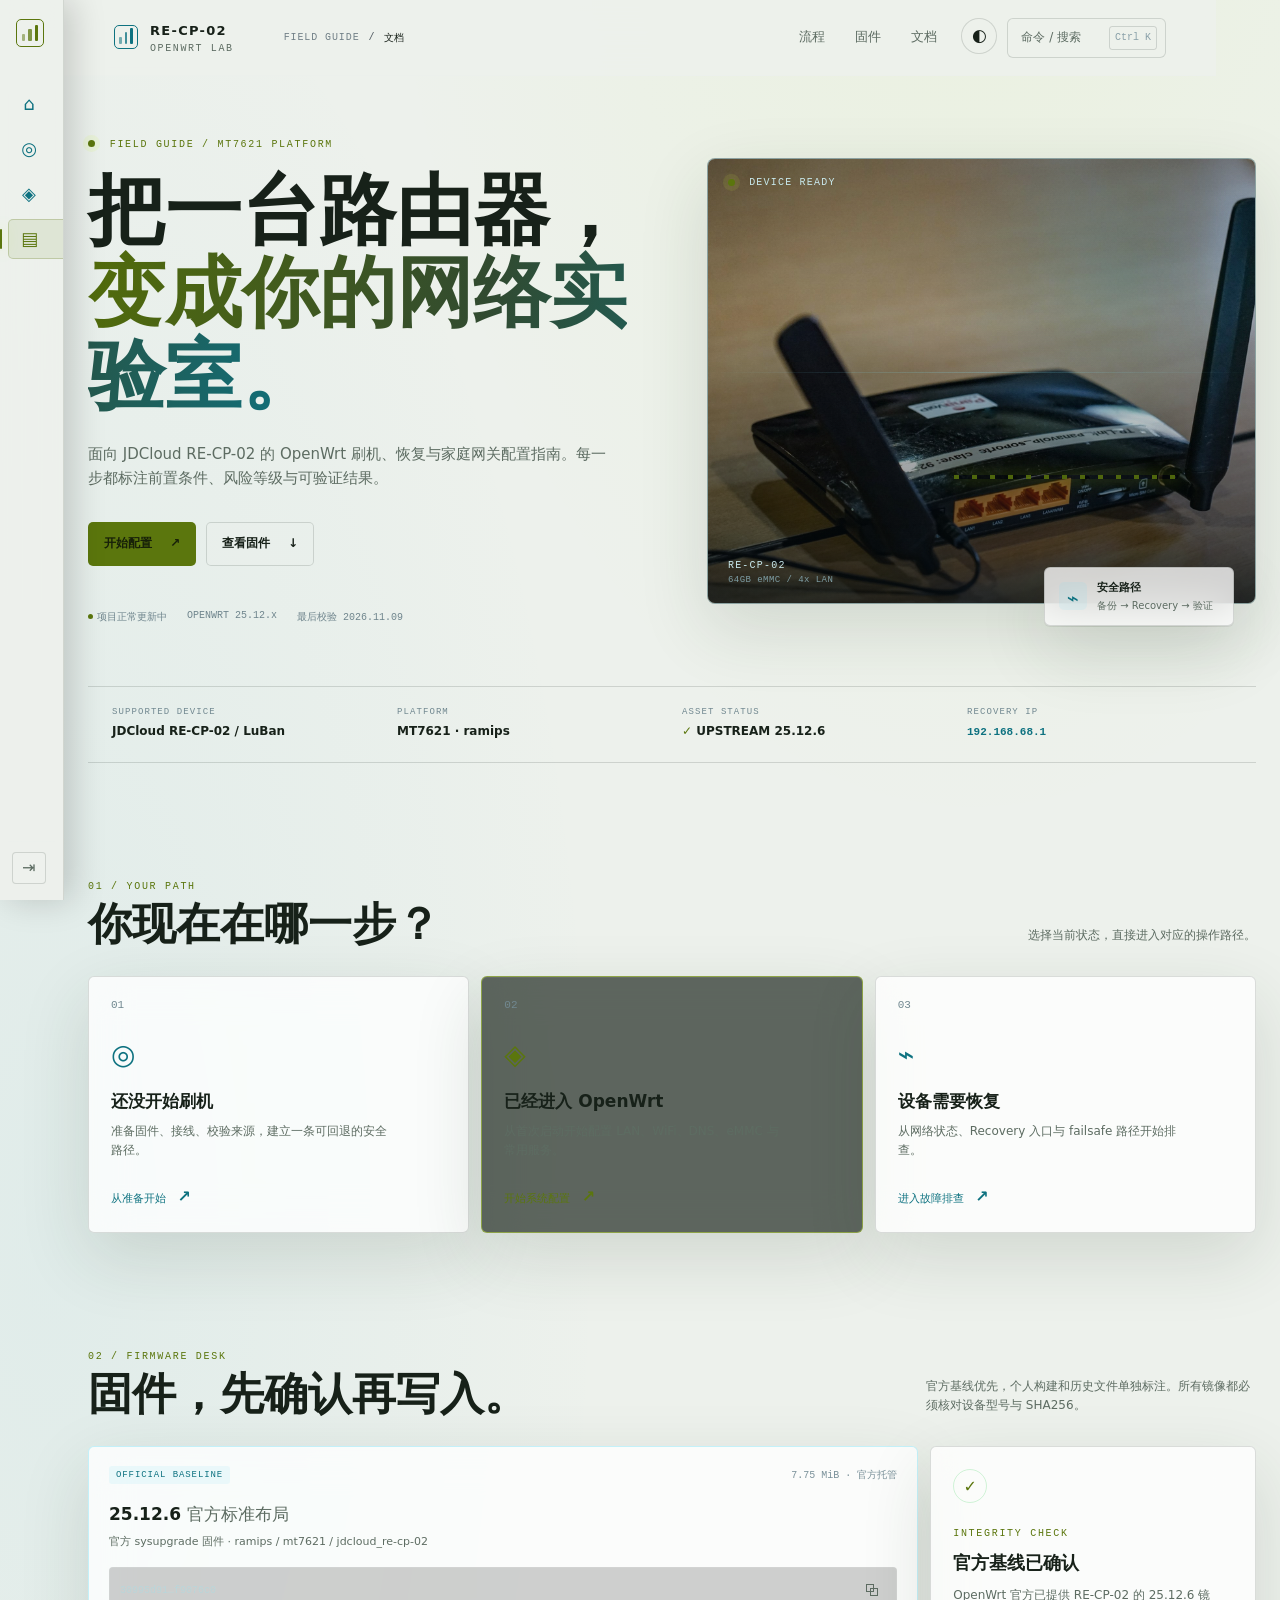
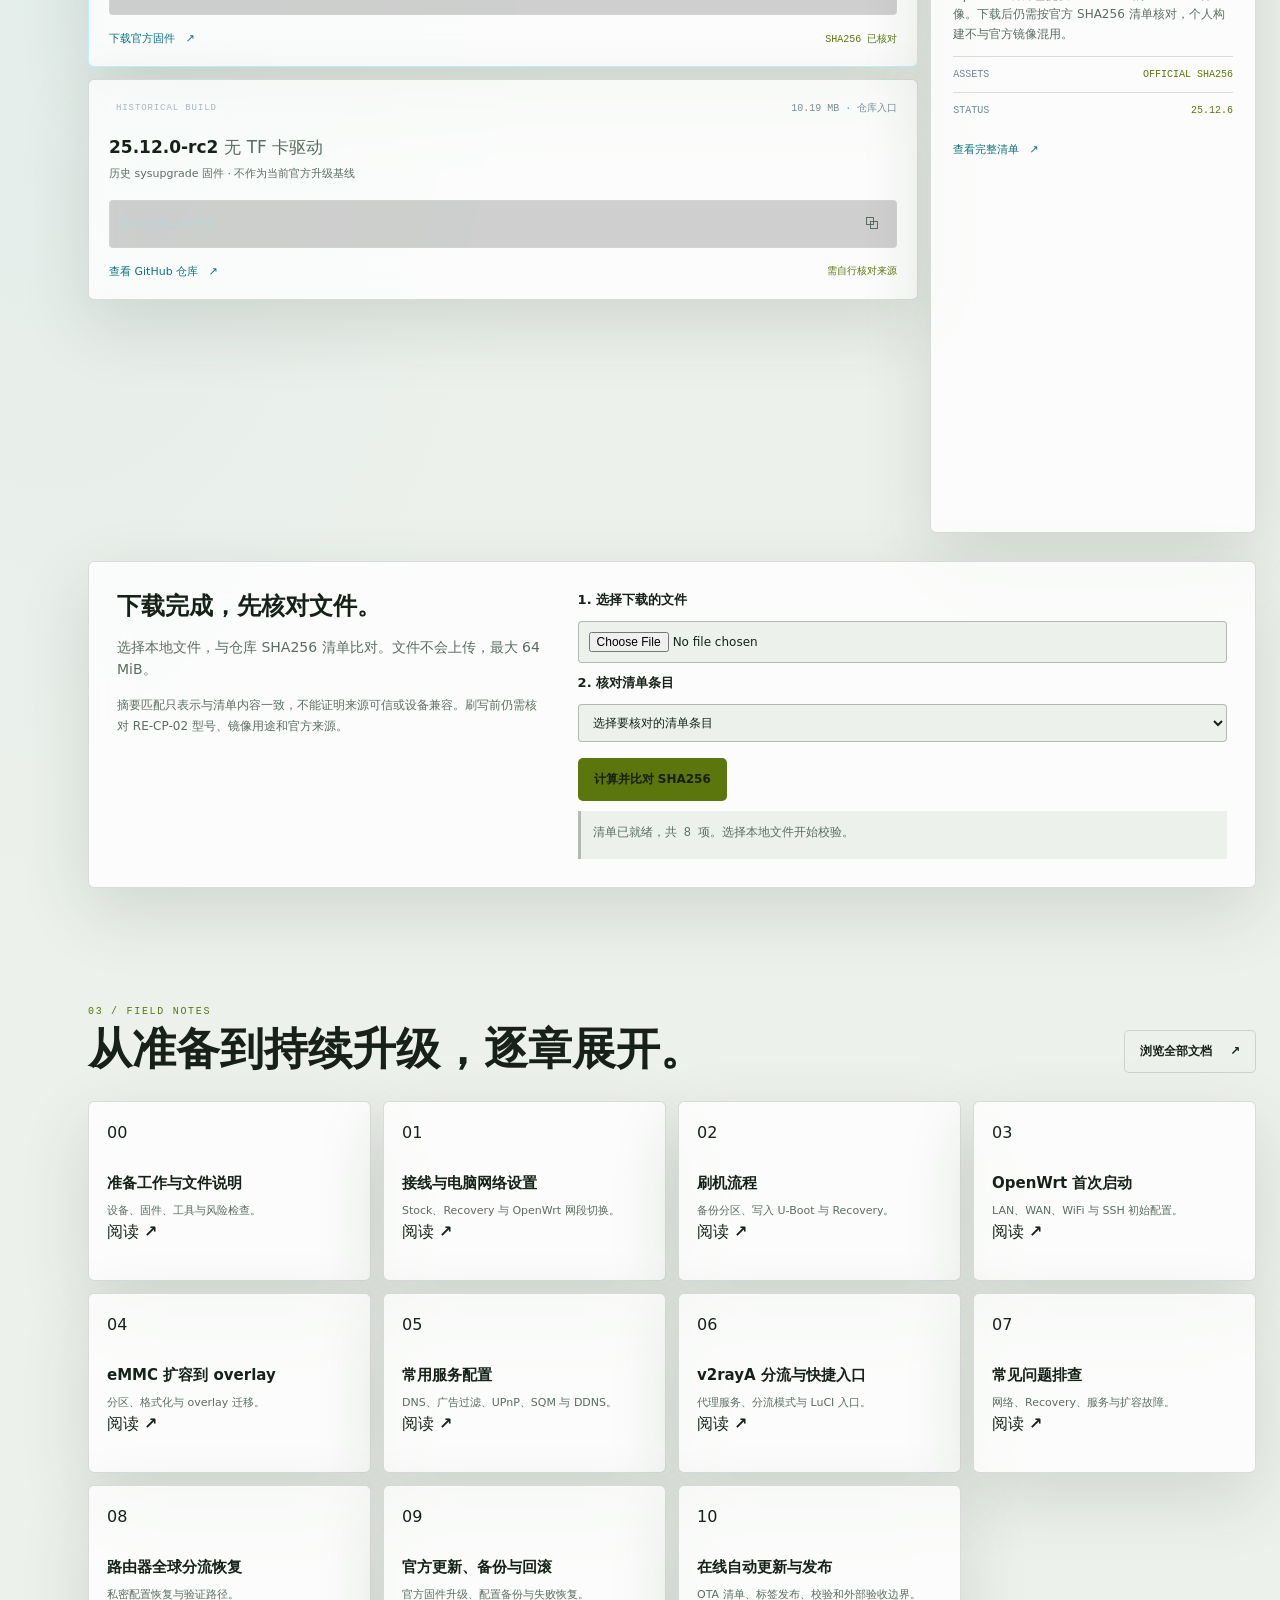
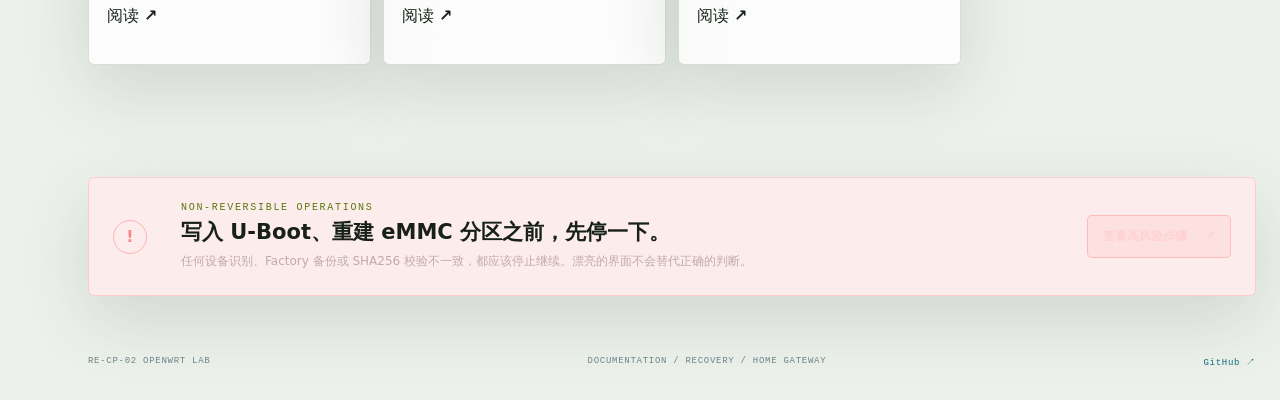
==== site/index.html @ 2027e285 "release: v1.5.0 local firmware verification and reliable guide" ====
<!doctype html>
<html lang="zh-CN">
<head>
  <meta charset="utf-8">
  <meta name="viewport" content="width=device-width, initial-scale=1">
  <meta name="theme-color" content="#071017">
  <meta name="description" content="JDCloud RE-CP-02 OpenWrt 刷机与家庭网关配置实验室">
  <title>RE-CP-02 OpenWrt Lab</title>
  <link rel="icon" href="favicon.svg" type="image/svg+xml">
  <link rel="stylesheet" href="styles.css">
</head>
<body>
  <aside class="vantage-rail" aria-label="快速导航">
    <a class="rail-brand" href="#top" aria-label="返回总览">
      <span class="rail-brand-mark"><i></i><i></i><i></i></span>
      <span class="rail-brand-copy"><b>RE-CP-02</b><small>OPENWRT LAB</small></span>
    </a>
    <nav class="rail-nav" aria-label="页面区段">
      <a href="#top" data-section-link="top" aria-current="page"><span class="rail-icon">⌂</span><span class="rail-label">总览</span></a>
      <a href="#journey" data-section-link="journey"><span class="rail-icon">◎</span><span class="rail-label">流程</span></a>
      <a href="#firmware" data-section-link="firmware"><span class="rail-icon">◈</span><span class="rail-label">固件</span></a>
      <a href="#docs" data-section-link="docs"><span class="rail-icon">▤</span><span class="rail-label">文档</span></a>
    </nav>
    <div class="rail-footer">
      <button class="rail-toggle" id="rail-toggle" type="button" aria-label="固定或收起导航栏" aria-pressed="false">⇥</button>
      <span class="rail-status"><b></b> LOCAL GUIDE</span>
    </div>
  </aside>
  <header class="topbar">
    <a class="brand" href="#top" aria-label="返回首页"><span class="brand-mark"><i></i><i></i><i></i></span><span><b>RE-CP-02</b><small>OPENWRT LAB</small></span></a>
    <div class="breadcrumb" aria-label="当前位置"><span>FIELD GUIDE</span><b>/</b><strong id="breadcrumb-current">总览</strong></div>
    <nav class="topnav" aria-label="主导航"><a href="#journey">流程</a><a href="#firmware">固件</a><a href="#docs">文档</a></nav>
    <div class="top-actions"><button class="icon-button" id="theme-toggle" type="button" aria-label="主题模式：跟随系统" aria-pressed="false">◐</button><button class="search-button" id="search-open" type="button" aria-label="打开命令面板"><span>命令 / 搜索</span><kbd>Ctrl K</kbd></button></div>
  </header>
  <main id="top">
    <section class="hero shell">
      <div class="hero-copy">
        <div class="eyebrow"><span class="pulse"></span> FIELD GUIDE / MT7621 PLATFORM</div>
        <h1>把一台路由器，<br><span><em>变成你的网络实验室。</em></span></h1>
        <p class="hero-lede">面向 JDCloud RE-CP-02 的 OpenWrt 刷机、恢复与家庭网关配置指南。每一步都标注前置条件、风险等级与可验证结果。</p>
        <div class="hero-actions"><a class="button button-primary" href="#journey">开始配置 <span>↗</span></a><a class="button button-quiet" href="#firmware">查看固件 <span>↓</span></a></div>
        <div class="hero-meta"><span><b class="status-dot"></b>项目正常更新中</span><span>OPENWRT 25.12.x</span><span>最后校验 2026.11.09</span></div>
      </div>
      <div class="hero-visual"><div class="visual-frame"><div class="visual-image" role="img" aria-label="网络实验室中的家用路由器"></div><div class="visual-label label-top"><span class="mini-dot"></span> DEVICE READY</div><div class="visual-label label-bottom"><span>RE-CP-02</span><small>64GB eMMC / 4x LAN</small></div><div class="scan-line"></div></div><div class="hero-float glass-panel"><span class="float-icon">⌁</span><span><b>安全路径</b><small>备份 → Recovery → 验证</small></span></div></div>
    </section>
    <section class="trust-strip shell" aria-label="项目状态"><div><small>SUPPORTED DEVICE</small><strong>JDCloud RE-CP-02 / LuBan</strong></div><div><small>PLATFORM</small><strong>MT7621 · ramips</strong></div><div><small>ASSET STATUS</small><strong><span class="check">✓</span> UPSTREAM 25.12.6</strong></div><div><small>RECOVERY IP</small><strong><code>192.168.68.1</code></strong></div></section>
    <section class="section shell" id="journey"><div class="section-heading"><div><div class="eyebrow">01 / YOUR PATH</div><h2>你现在在哪一步？</h2></div><p>选择当前状态，直接进入对应的操作路径。</p></div><div class="path-grid">
      <button class="path-card glass-panel" data-doc="../docs/00-preparation.md" type="button"><span class="path-number">01</span><span class="path-icon">◎</span><span class="path-title">还没开始刷机</span><span class="path-copy">准备固件、接线、校验来源，建立一条可回退的安全路径。</span><span class="path-link">从准备开始 <b>↗</b></span></button>
      <button class="path-card glass-panel path-card-active" data-doc="../docs/03-first-boot.md" type="button"><span class="path-number">02</span><span class="path-icon">◈</span><span class="path-title">已经进入 OpenWrt</span><span class="path-copy">从首次启动开始配置 LAN、WiFi、DNS、eMMC 与常用服务。</span><span class="path-link">开始系统配置 <b>↗</b></span></button>
      <button class="path-card glass-panel" data-doc="../docs/07-troubleshooting.md" type="button"><span class="path-number">03</span><span class="path-icon">⌁</span><span class="path-title">设备需要恢复</span><span class="path-copy">从网络状态、Recovery 入口与 failsafe 路径开始排查。</span><span class="path-link">进入故障排查 <b>↗</b></span></button>
    </div></section>
    <section class="section shell" id="firmware"><div class="section-heading"><div><div class="eyebrow">02 / FIRMWARE DESK</div><h2>固件，先确认再写入。</h2></div><p>官方基线优先，个人构建和历史文件单独标注。所有镜像都必须核对设备型号与 SHA256。</p></div><div class="firmware-layout"><div class="firmware-list">
      <article class="firmware-card glass-panel recommended"><div class="card-topline"><span class="tag tag-cyan">OFFICIAL BASELINE</span><span class="file-size">7.75 MiB · 官方托管</span></div><h3>25.12.6 <span>官方标准布局</span></h3><p>官方 sysupgrade 固件 · ramips / mt7621 / jdcloud_re-cp-02</p><div class="hash-row"><code>30995d91…f9076c0</code><button class="copy-button" data-copy="30995d91889e8db1e79e7ca0dc0297c94d1877c2d832b1db341072989f9076c0" type="button" aria-label="复制 SHA256">⧉</button></div><div class="card-actions"><a href="https://downloads.openwrt.org/releases/25.12.6/targets/ramips/mt7621/openwrt-25.12.6-ramips-mt7621-jdcloud_re-cp-02-squashfs-sysupgrade.bin" target="_blank" rel="noopener">下载官方固件 <span>↗</span></a><span class="verified">SHA256 已核对</span></div></article>
      <article class="firmware-card glass-panel"><div class="card-topline"><span class="tag tag-muted">HISTORICAL BUILD</span><span class="file-size">10.19 MB · 仓库入口</span></div><h3>25.12.0-rc2 <span>无 TF 卡驱动</span></h3><p>历史 sysupgrade 固件 · 不作为当前官方升级基线</p><div class="hash-row"><code>3624d4ae…c294f3d</code><button class="copy-button" data-copy="3624d4aeed6777e733ae472734dd9b84e6714e91f5fdc64723c2dc069c294f3d" type="button" aria-label="复制 SHA256">⧉</button></div><div class="card-actions"><a href="https://github.com/yuchen0x1/OpenWrt-Flashing-Guide-RE-CP02" target="_blank" rel="noopener">查看 GitHub 仓库 <span>↗</span></a><span class="verified">需自行核对来源</span></div></article>
      <article class="firmware-card glass-panel personal"><div class="card-topline"><span class="tag tag-amber">PERSONAL BUILD</span><span class="file-size">10.19 MB · 仓库入口</span></div><h3>25.12.1 <span>自用版本</span></h3><p>作者个人验证配置 · 使用前请确认兼容性</p><div class="hash-row"><code>7aae9a00…e50529</code><button class="copy-button" data-copy="7aae9a00623cc4276f8c7e7e2dbfccb519a8514a4fa4880cc94bd66eb5e50529" type="button" aria-label="复制 SHA256">⧉</button></div><div class="card-actions"><a href="https://github.com/yuchen0x1/OpenWrt-Flashing-Guide-RE-CP02" target="_blank" rel="noopener">查看 GitHub 仓库 <span>↗</span></a><span class="verified">需自行核对来源</span></div></article>
    </div><aside class="verify-card glass-panel"><div class="verify-icon">✓</div><div class="eyebrow">INTEGRITY CHECK</div><h3>官方基线已确认</h3><p>OpenWrt 官方已提供 RE-CP-02 的 25.12.6 镜像。下载后仍需按官方 SHA256 清单核对，个人构建不与官方镜像混用。</p><div class="verify-line"><span>ASSETS</span><b>OFFICIAL SHA256</b></div><div class="verify-line"><span>STATUS</span><b>25.12.6</b></div><a class="text-link" href="../firmware/README.md" data-doc="../firmware/README.md">查看完整清单 <span>↗</span></a></aside></div></section>
    <section class="shell integrity-panel glass-panel" aria-labelledby="integrity-title">
      <div class="integrity-intro"><h2 id="integrity-title">下载完成，先核对文件。</h2><p>选择本地文件，与仓库 SHA256 清单比对。文件不会上传，最大 64 MiB。</p><p class="integrity-note">摘要匹配只表示与清单内容一致，不能证明来源可信或设备兼容。刷写前仍需核对 RE-CP-02 型号、镜像用途和官方来源。</p></div>
      <form id="firmware-check" class="integrity-form">
        <label for="firmware-file">1. 选择下载的文件</label><input id="firmware-file" type="file" aria-describedby="integrity-title">
        <label for="firmware-expected">2. 核对清单条目</label><select id="firmware-expected" disabled><option value="">正在加载清单…</option></select>
        <div class="integrity-actions"><button class="button button-primary" id="firmware-verify" type="submit" disabled>计算并比对 SHA256</button><button class="button button-quiet" id="firmware-reload" type="button" hidden>重读清单</button></div>
        <output id="firmware-result" role="status" aria-live="polite">准备读取清单…</output>
      </form>
    </section>
    <section class="section shell" id="docs"><div class="section-heading"><div><div class="eyebrow">03 / FIELD NOTES</div><h2>从准备到持续升级，逐章展开。</h2></div><button class="button button-quiet small-button" id="all-docs" type="button">浏览全部文档 <span>↗</span></button></div><div class="doc-grid" id="doc-grid"></div></section>
    <section class="safety-banner shell glass-panel"><div class="safety-mark">!</div><div><div class="eyebrow">NON-REVERSIBLE OPERATIONS</div><h2>写入 U-Boot、重建 eMMC 分区之前，先停一下。</h2><p>任何设备识别、Factory 备份或 SHA256 校验不一致，都应该停止继续。漂亮的界面不会替代正确的判断。</p></div><button class="button button-danger" data-doc="../docs/02-flashing.md" type="button">查看高风险步骤 <span>↗</span></button></section>
  </main>
  <footer class="footer shell"><span>RE-CP-02 OPENWRT LAB</span><span>DOCUMENTATION / RECOVERY / HOME GATEWAY</span><a href="https://github.com/yuchen0x1/OpenWrt-Flashing-Guide-RE-CP02" target="_blank" rel="noreferrer">GitHub ↗</a></footer>
  <nav class="mobile-nav" aria-label="移动端快速导航">
    <a href="#top" data-section-link="top" aria-current="page"><span>⌂</span><small>总览</small></a>
    <a href="#journey" data-section-link="journey"><span>◎</span><small>流程</small></a>
    <a href="#firmware" data-section-link="firmware"><span>◈</span><small>固件</small></a>
    <a href="#docs" data-section-link="docs"><span>▤</span><small>文档</small></a>
  </nav>
  <div class="modal" id="doc-modal" aria-hidden="true"><div class="modal-backdrop" data-close-modal></div><section class="modal-panel glass-panel" role="dialog" aria-modal="true" aria-labelledby="modal-title"><div class="modal-head"><div><div class="eyebrow">FIELD NOTE</div><h2 id="modal-title" tabindex="-1">文档</h2></div><button class="icon-button" data-close-modal type="button" aria-label="关闭">×</button></div><div class="modal-body" id="modal-body"><div class="loading">正在读取文档…</div></div></section></div>
  <div class="toast" id="toast" role="status"></div>
  <div class="search-modal" id="search-modal" aria-hidden="true"><div class="modal-backdrop" data-close-search></div><section class="search-panel glass-panel" role="dialog" aria-modal="true" aria-labelledby="search-title"><div class="search-head"><label class="sr-only" id="search-title" for="search-input">搜索文档</label><input id="search-input" type="search" placeholder="搜索章节、命令、IP 地址…" autocomplete="off"><kbd>ESC</kbd></div><div class="search-results" id="search-results"><p class="search-hint">输入关键词开始搜索</p></div></section></div>
  <script src="markdown.js"></script>
  <script src="guide-tools.js"></script>
  <script src="app.js"></script>
  <script src="firmware-check.js"></script>
</body>
</html>
---- site/styles.css ----
:root { --bg:#071017; --panel:rgba(14,29,38,.72); --panel-strong:rgba(18,39,49,.94); --line:rgba(213,239,245,.14); --line-bright:rgba(213,239,245,.26); --text:#eef7f8; --muted:#9bb0b7; --cyan:#78dff5; --green:#8fe3a1; --amber:#ffd479; --danger:#ff8585; --shadow:0 24px 70px rgba(0,0,0,.26); --radius:8px; --font:Bahnschrift,"Segoe UI Variable Display","Segoe UI","Microsoft YaHei",system-ui,sans-serif; --mono:"Cascadia Code","Cascadia Mono",Consolas,"Microsoft YaHei",monospace; }
* { box-sizing:border-box; } html { scroll-behavior:smooth; } body { margin:0; color:var(--text); background:var(--bg); font-family:var(--font); line-height:1.6; overflow-x:hidden; } body.modal-open { overflow:hidden; } body:before { content:""; position:fixed; inset:0; pointer-events:none; opacity:.17; background-image:linear-gradient(rgba(255,255,255,.025) 1px,transparent 1px),linear-gradient(90deg,rgba(255,255,255,.025) 1px,transparent 1px); background-size:54px 54px; mask-image:linear-gradient(to bottom,black,transparent 82%); } a { color:inherit; text-decoration:none; } button { font:inherit; color:inherit; } :focus-visible { outline:2px solid var(--cyan); outline-offset:3px; } .sr-only { position:absolute; width:1px; height:1px; padding:0; margin:-1px; overflow:hidden; clip:rect(0,0,0,0); white-space:nowrap; border:0; }
.shell { width:min(1180px,calc(100% - 48px)); margin-inline:auto; } .glass-panel { background:var(--panel); border:1px solid var(--line); box-shadow:var(--shadow),inset 0 1px 0 rgba(255,255,255,.055); backdrop-filter:blur(20px) saturate(130%); -webkit-backdrop-filter:blur(20px) saturate(130%); border-radius:var(--radius); }
.topbar { height:76px; display:flex; align-items:center; justify-content:space-between; gap:24px; padding:0 max(24px,calc((100vw - 1180px)/2)); border-bottom:1px solid rgba(255,255,255,.08); background:rgba(7,16,23,.76); position:sticky; top:0; z-index:30; backdrop-filter:blur(18px); } .brand { display:flex; align-items:center; gap:12px; letter-spacing:.08em; } .brand b,.brand small { display:block; } .brand b { font-size:13px; } .brand small { color:var(--muted); font:10px var(--mono); letter-spacing:.16em; margin-top:2px; } .brand-mark { height:24px; width:24px; display:flex; align-items:end; gap:3px; padding:4px; border:1px solid var(--cyan); border-radius:5px; } .brand-mark i { display:block; width:4px; background:var(--cyan); border-radius:1px; } .brand-mark i:nth-child(1){height:7px;opacity:.55}.brand-mark i:nth-child(2){height:12px;opacity:.78}.brand-mark i:nth-child(3){height:16px}
.topnav { display:flex; gap:30px; margin-left:auto; } .topnav a { color:var(--muted); font-size:13px; } .topnav a:hover { color:var(--text); } .top-actions { display:flex; gap:10px; } .icon-button,.search-button { border:1px solid var(--line); background:rgba(255,255,255,.04); cursor:pointer; } .icon-button { width:36px; height:36px; border-radius:50%; font-size:17px; } .search-button { display:flex; align-items:center; gap:28px; min-width:148px; justify-content:space-between; padding:7px 8px 7px 13px; border-radius:6px; color:var(--muted); font-size:12px; } kbd { padding:3px 5px; color:#89a0a8; border:1px solid var(--line); border-radius:3px; font-size:10px; }
.hero { min-height:610px; display:grid; grid-template-columns:1.03fr .97fr; gap:36px; align-items:center; padding-top:62px; padding-bottom:62px; } .eyebrow { color:var(--cyan); font:10px var(--mono); letter-spacing:.17em; } .pulse,.status-dot,.mini-dot { display:inline-block; width:7px; height:7px; border-radius:50%; background:var(--green); box-shadow:0 0 0 5px rgba(143,227,161,.1); vertical-align:middle; margin-right:7px; } h1,h2,h3,p { margin-top:0; } h1 { font-size:clamp(42px,6vw,78px); line-height:1.08; letter-spacing:0; margin:20px 0 24px; font-weight:700; } h1 em { color:var(--cyan); font-style:normal; } h1 span { display:block; background:linear-gradient(100deg,var(--cyan),#bfeef4 55%,var(--green)); -webkit-background-clip:text; background-clip:text; color:transparent; } .hero-lede { max-width:520px; color:var(--muted); font-size:15px; overflow-wrap:anywhere; } .hero-actions { display:flex; gap:10px; margin-top:32px; } .button { display:inline-flex; align-items:center; justify-content:center; gap:18px; border:1px solid transparent; border-radius:5px; padding:11px 15px; font-weight:700; font-size:12px; cursor:pointer; } .button-primary { background:var(--cyan); color:#05212a; } .button-primary:hover { background:#b4eff9; } .button-quiet { border-color:var(--line); background:rgba(255,255,255,.045); color:var(--text); } .button-quiet:hover { border-color:var(--line-bright); background:rgba(255,255,255,.09); } .button-danger { border-color:rgba(255,133,133,.4); background:rgba(255,133,133,.11); color:#ffd2d2; } .small-button { margin-top:11px; } .hero-meta { display:flex; gap:20px; flex-wrap:wrap; margin-top:44px; color:#6f858d; font:10px var(--mono); } .hero-meta .status-dot { margin-right:4px; width:5px; height:5px; box-shadow:none; }
.hero-visual { position:relative; min-width:0; } .visual-frame { position:relative; aspect-ratio:1.23; overflow:hidden; border:1px solid var(--line-bright); border-radius:8px; box-shadow:var(--shadow); background:linear-gradient(140deg,#142933,#050a0d 70%); } .visual-image { position:absolute; inset:0; background-image:url('assets/hero-router.jpg'); background-size:cover; background-position:center 30%; } .visual-image:before { content:""; position:absolute; inset:0; background:linear-gradient(180deg,rgba(5,13,17,.18) 0%,rgba(5,13,17,.02) 36%,rgba(5,13,17,.56) 88%,rgba(5,13,17,.78) 100%),radial-gradient(circle at 76% 26%,rgba(36,150,172,.22),transparent 36%); } .visual-image:after { content:""; position:absolute; width:41%; height:4px; right:14%; bottom:28%; background:repeating-linear-gradient(90deg,var(--cyan) 0 5px,transparent 5px 18px); opacity:.85; box-shadow:0 0 16px var(--cyan); } .visual-label { position:absolute; color:#c9e9ed; font:10px var(--mono); letter-spacing:.12em; } .label-top { left:20px; top:18px; } .label-bottom { left:20px; bottom:18px; } .label-bottom span,.label-bottom small { display:block; } .label-bottom small { color:#7e9da4; margin-top:4px; font-size:9px; letter-spacing:.05em; } .scan-line { height:1px; position:absolute; left:0; right:0; top:48%; background:linear-gradient(90deg,transparent,rgba(120,223,245,.55),transparent); opacity:.4; } .hero-float { position:absolute; bottom:-22px; right:22px; display:flex; align-items:center; gap:10px; padding:11px 14px; min-width:190px; } .float-icon { display:grid; place-items:center; width:28px; height:28px; color:var(--cyan); background:rgba(120,223,245,.12); border-radius:5px; font-size:20px; } .hero-float b,.hero-float small { display:block; } .hero-float b { font-size:11px; } .hero-float small { color:var(--muted); font-size:10px; margin-top:2px; }
.trust-strip { display:grid; grid-template-columns:repeat(4,1fr); padding:20px 24px; border-top:1px solid var(--line); border-bottom:1px solid var(--line); gap:20px; } .trust-strip small,.trust-strip strong { display:block; } .trust-strip small { color:#718890; font:9px var(--mono); letter-spacing:.12em; } .trust-strip strong { font-size:12px; margin-top:5px; } .trust-strip code { color:var(--cyan); font-size:11px; } .check,.verified { color:var(--green); }
.section { padding-top:118px; } .section-heading { display:flex; align-items:end; justify-content:space-between; gap:20px; margin-bottom:28px; } h2 { font-size:clamp(28px,4vw,44px); letter-spacing:0; line-height:1.1; margin:8px 0 0; } .section-heading p { max-width:330px; margin-bottom:3px; color:var(--muted); font-size:12px; } .path-grid { display:grid; grid-template-columns:repeat(3,1fr); gap:12px; } .path-card { text-align:left; padding:22px; min-height:236px; display:flex; flex-direction:column; cursor:pointer; transition:transform .2s ease,border-color .2s ease,background .2s ease; } .path-card:hover,.path-card-active { transform:translateY(-4px); border-color:rgba(120,223,245,.47); background:rgba(27,59,71,.7); } .path-number { color:#718890; font:11px var(--mono); } .path-icon { color:var(--cyan); font-size:28px; margin:22px 0 10px; } .path-title { font-weight:700; font-size:17px; } .path-copy { color:var(--muted); font-size:12px; margin-top:7px; max-width:280px; } .path-link { margin-top:auto; padding-top:24px; font-size:11px; color:var(--cyan); } .path-link b { margin-left:8px; font-size:16px; }
.firmware-layout { display:grid; grid-template-columns:1.58fr .62fr; gap:12px; } .firmware-list { display:grid; gap:12px; } .firmware-card { padding:19px 20px; } .firmware-card.recommended { border-color:rgba(120,223,245,.42); } .firmware-card.personal { border-color:rgba(255,212,121,.25); } .card-topline,.card-actions,.hash-row,.verify-line { display:flex; align-items:center; justify-content:space-between; gap:12px; } .tag { font:9px var(--mono); letter-spacing:.1em; padding:4px 7px; border-radius:3px; } .tag-cyan { color:var(--cyan); background:rgba(120,223,245,.12); } .tag-muted { color:#a7b7bb; background:rgba(255,255,255,.08); } .tag-amber { color:var(--amber); background:rgba(255,212,121,.11); } .file-size { color:#799099; font:10px var(--mono); } .firmware-card h3 { margin:17px 0 4px; font-size:17px; } .firmware-card h3 span { color:var(--muted); font-weight:400; } .firmware-card p { color:var(--muted); font-size:11px; margin-bottom:17px; } .hash-row { padding:9px 10px; background:rgba(0,0,0,.18); border:1px solid rgba(255,255,255,.08); border-radius:4px; } .hash-row code { color:#bad5d9; font-size:10px; overflow:hidden; text-overflow:ellipsis; } .copy-button { border:0; background:none; color:var(--muted); cursor:pointer; } .card-actions { margin-top:15px; font-size:11px; } .card-actions a { color:var(--cyan); } .card-actions a span { margin-left:7px; } .verified { font:10px var(--mono); } .verify-card { padding:22px; align-self:stretch; } .verify-icon { display:grid; place-items:center; width:34px; height:34px; color:var(--green); border:1px solid rgba(143,227,161,.4); border-radius:50%; margin-bottom:25px; } .verify-card h3 { margin:10px 0 8px; font-size:18px; } .verify-card p { color:var(--muted); font-size:12px; } .verify-line { border-top:1px solid var(--line); padding:12px 0; font:10px var(--mono); } .verify-line span { color:#718890; } .verify-line b { color:var(--green); font-weight:400; } .text-link { display:inline-flex; gap:10px; color:var(--cyan); font-size:11px; margin-top:13px; }
.doc-grid { display:grid; grid-template-columns:repeat(4,1fr); gap:12px; } .doc-card { min-height:180px; padding:18px; cursor:pointer; transition:.2s ease; } .doc-card:hover { transform:translateY(-4px); border-color:rgba(120,223,245,.42); } .doc-card h3 { font-size:15px; line-height:1.3; margin:28px 0 8px; } .doc-card p { color:var(--muted); font-size:11px; margin:0; }
.safety-banner { display:grid; grid-template-columns:48px 1fr auto; gap:20px; align-items:center; margin-top:112px; padding:24px; border-color:rgba(255,133,133,.3); background:linear-gradient(110deg,rgba(74,34,40,.58),rgba(20,30,37,.6)); } .safety-mark { width:34px; height:34px; display:grid; place-items:center; color:var(--danger); border:1px solid rgba(255,133,133,.55); border-radius:50%; font-weight:800; } .safety-banner h2 { font-size:21px; letter-spacing:0; } .safety-banner p { margin:7px 0 0; color:#c2a9ab; font-size:12px; } .footer { display:flex; justify-content:space-between; gap:20px; padding-top:60px; padding-bottom:34px; color:#6e858d; font:9px var(--mono); letter-spacing:.08em; } .footer a { color:var(--cyan); }
.modal,.search-modal { position:fixed; inset:0; z-index:100; display:none; padding:5vh 24px; } .modal.is-open,.search-modal.is-open { display:grid; place-items:center; } .modal-backdrop { position:absolute; inset:0; background:rgba(2,8,11,.72); backdrop-filter:blur(8px); } .modal-panel { position:relative; width:min(840px,100%); max-height:90vh; overflow:hidden; background:var(--panel-strong); } .modal-head { display:flex; justify-content:space-between; align-items:start; padding:22px 24px; border-bottom:1px solid var(--line); } .modal-head h2 { font-size:27px; } .modal-body { overflow:auto; padding:24px; color:#d6e5e7; overscroll-behavior:contain; } .modal-body h1 { font-size:34px; } .modal-body h2 { font-size:22px; margin:28px 0 10px; } .modal-body h3 { font-size:16px; margin:22px 0 8px; } .modal-body p,.modal-body li { font-size:13px; color:#b7c9cd; } .modal-body code { color:var(--cyan); background:rgba(120,223,245,.08); padding:2px 4px; border-radius:3px; } .modal-body pre { overflow:auto; padding:14px; background:#050b0e; border:1px solid var(--line); border-radius:5px; color:#c8e4e7; font:11px/1.6 var(--mono); } .modal-body blockquote { border-left:2px solid var(--cyan); padding-left:14px; color:var(--muted); } .loading,.search-hint { color:var(--muted); font-size:13px; } .toast { position:fixed; left:50%; bottom:28px; transform:translate(-50%,20px); padding:10px 14px; background:#dff8fb; color:#0a252c; border-radius:5px; font-size:12px; opacity:0; pointer-events:none; transition:.2s; z-index:150; } .toast.is-visible { opacity:1; transform:translate(-50%,0); } .search-modal { align-items:start; padding-top:110px; } .search-panel { position:relative; width:min(700px,100%); background:var(--panel-strong); overflow:hidden; } .search-head { display:flex; gap:12px; align-items:center; padding:16px 18px; border-bottom:1px solid var(--line); } .search-head input { flex:1; border:0; outline:0; color:var(--text); background:transparent; font:16px var(--font); } .search-results { max-height:480px; overflow:auto; padding:10px; } .search-result { display:block; width:100%; text-align:left; border:0; background:transparent; padding:12px; border-radius:5px; cursor:pointer; } .search-result:hover { background:rgba(120,223,245,.1); } .search-result strong,.search-result small { display:block; } .search-result strong { font-size:13px; } .search-result small { color:var(--muted); margin-top:3px; font:10px var(--mono); }
.light-mode { --bg:#eaf2f3; --panel:rgba(255,255,255,.72); --panel-strong:rgba(249,253,253,.96); --line:rgba(15,45,53,.15); --line-bright:rgba(15,45,53,.26); --text:#10262d; --muted:#557079; --shadow:0 24px 70px rgba(22,69,78,.14); } .light-mode:before { opacity:.08; } .light-mode .topbar { background:rgba(234,242,243,.82); } .light-mode .visual-frame { background:#b7d1d3; } .light-mode .modal-body p,.light-mode .modal-body li { color:#36545b; } .light-mode .safety-banner { background:rgba(255,235,235,.82); }
@media (max-width:900px) { .hero { grid-template-columns:1fr; padding-top:48px; } .hero-copy { max-width:700px; min-width:0; } .hero-visual { max-width:680px; width:100%; } .trust-strip { grid-template-columns:repeat(2,1fr); } .doc-grid { grid-template-columns:repeat(2,1fr); } }
@media (max-width:650px) { .shell { width:min(100% - 28px,1180px); } .topbar { padding:0 14px; height:66px; } .topnav { display:none; } .search-button { min-width:auto; } .search-button span { display:none; } .hero { min-height:auto; padding-top:58px; padding-bottom:50px; } h1 { font-size:42px; } .hero-meta { gap:12px; margin-top:30px; } .trust-strip { padding:16px; gap:16px 10px; } .trust-strip strong { font-size:10px; overflow-wrap:anywhere; } .section { padding-top:78px; } .section-heading { display:block; } .section-heading p { margin-top:14px; } .path-grid,.firmware-layout,.doc-grid { grid-template-columns:1fr; } .verify-card { min-height:auto; } .safety-banner { grid-template-columns:38px 1fr; } .safety-banner .button { grid-column:2; justify-self:start; } .footer { display:grid; gap:10px; padding-top:48px; } .hero-float { right:12px; max-width:calc(100% - 24px); } .modal,.search-modal { padding:14px; } .modal-head { padding:18px; } .modal-body { padding:18px; } .search-modal { padding-top:78px; } }
@media (prefers-reduced-motion:reduce) { *,*::before,*::after { scroll-behavior:auto!important; transition:none!important; } } @supports not ((backdrop-filter:blur(1px))) { .glass-panel,.topbar { background:#122630; }
}

.scroll-progress { position:fixed; top:0; left:0; height:2px; width:0; z-index:120; background:linear-gradient(90deg,var(--cyan),var(--green)); box-shadow:0 0 12px rgba(120,223,245,.75); }
.reveal-enabled .section,.reveal-enabled .path-card,.reveal-enabled .firmware-card,.reveal-enabled .doc-card,.reveal-enabled .safety-banner { opacity:0; transform:translateY(16px); transition:opacity .6s ease,transform .6s ease; } .reveal-enabled .section.is-visible,.reveal-enabled .path-card.is-visible,.reveal-enabled .firmware-card.is-visible,.reveal-enabled .doc-card.is-visible,.reveal-enabled .safety-banner.is-visible { opacity:1; transform:none; } .path-card:nth-child(2){transition-delay:.08s}.path-card:nth-child(3){transition-delay:.16s} .firmware-card:nth-child(2){transition-delay:.08s}.firmware-card:nth-child(3){transition-delay:.16s} .doc-card:nth-child(2){transition-delay:.05s}.doc-card:nth-child(3){transition-delay:.1s}.doc-card:nth-child(4){transition-delay:.15s}.doc-card:nth-child(5){transition-delay:.2s}.doc-card:nth-child(6){transition-delay:.25s}.doc-card:nth-child(7){transition-delay:.3s}.doc-card:nth-child(8){transition-delay:.35s}.doc-card:nth-child(9){transition-delay:.4s} .light-mode .scroll-progress { box-shadow:0 0 12px rgba(20,130,150,.45); } @media (prefers-reduced-motion:reduce) { .reveal-enabled .section,.reveal-enabled .path-card,.reveal-enabled .firmware-card,.reveal-enabled .doc-card,.reveal-enabled .safety-banner { opacity:1; transform:none; transition:none; } }

/* --- doc reader: toc / pager / code copy / search snippets --- */
.modal-body .doc-content { padding-top:6px; }
.modal-body ul,.modal-body ol { margin:10px 0 14px; padding-left:22px; color:#b7c9cd; font-size:13px; }
.modal-body ol { list-style:decimal; }
.modal-body ul li,.modal-body ol li { margin:5px 0; color:#b7c9cd; }
.modal-body h2 { scroll-margin-top:12px; }
/* 表格：hash 与文件名这两列必然很长，用自动布局 + 可横向滚动撑开，
   避免文件名从词中间硬折成三行 */
.modal-body table { width:100%; border-collapse:collapse; margin:14px 0 18px; font-size:12px; display:block; overflow-x:auto; }
.modal-body table > thead,.modal-body table > tbody { display:table; width:100%; table-layout:auto; }
.modal-body th,.modal-body td { padding:8px 10px; border-bottom:1px solid var(--line); text-align:left; vertical-align:top; }
.modal-body th { color:var(--muted); font-weight:700; font-size:11px; letter-spacing:.04em; text-transform:uppercase; border-bottom-color:var(--line-bright); white-space:nowrap; }
.modal-body td { color:#b7c9cd; }
.modal-body td code { white-space:nowrap; }
.modal-body hr { border:0; border-top:1px solid var(--line); margin:22px 0; }
.code-block { position:relative; margin:12px 0; }
.code-block pre { margin:0; padding:28px 12px 12px; }
.code-block .code-copy { position:absolute; top:6px; right:8px; z-index:1; border:1px solid var(--line); border-radius:4px; background:rgba(5,11,14,.7); color:var(--muted); font-size:12px; line-height:1; padding:4px 7px; cursor:pointer; }
.code-block .code-copy:hover { color:var(--cyan); border-color:var(--line-bright); }
.doc-toc { margin:4px 0 18px; border:1px solid var(--line); border-radius:6px; background:rgba(120,223,245,.04); }
.doc-toc summary { cursor:pointer; padding:10px 14px; color:var(--muted); font-size:12px; user-select:none; }
.doc-toc summary:hover { color:var(--text); }
.doc-toc-list { display:grid; gap:2px; padding:0 10px 10px; }
.doc-toc-list button { text-align:left; border:0; background:transparent; color:#9fc9ce; font-size:12px; padding:6px 8px; border-radius:4px; cursor:pointer; }
.doc-toc-list button:hover { background:rgba(120,223,245,.1); color:var(--text); }
.doc-pager { display:flex; justify-content:space-between; gap:12px; margin-top:30px; padding-top:14px; border-top:1px solid var(--line); }
.doc-pager button { display:flex; flex-direction:column; gap:3px; border:0; background:transparent; color:var(--muted); text-align:left; cursor:pointer; padding:8px 4px; max-width:46%; }
.doc-pager button:hover { color:var(--cyan); }
.doc-pager .doc-next { text-align:right; align-items:flex-end; }
.doc-pager small { font-size:10px; text-transform:uppercase; letter-spacing:.08em; }
.doc-pager b { font-size:12px; color:var(--text); }
.search-result .snippet { display:block; margin-top:5px; color:var(--muted); font:11px/1.55 var(--mono); }
.search-group-title { margin:10px 0 2px; font-size:11px; font-weight:700; letter-spacing:.08em; text-transform:uppercase; color:var(--cyan); opacity:.85; }
.search-group-title:first-child { margin-top:0; }
.search-result mark { background:rgba(120,223,245,.22); color:var(--cyan); border-radius:2px; padding:0 1px; }
.light-mode .modal-body ul,.light-mode .modal-body ol,.light-mode .modal-body ul li,.light-mode .modal-body ol li { color:#36545b; }
.light-mode .code-block .code-copy { background:rgba(255,255,255,.8); }
.light-mode .doc-toc { background:rgba(15,45,53,.04); }
.light-mode .doc-toc-list button { color:#36545b; }
.light-mode .search-result mark { background:rgba(20,130,150,.18); color:#0e5a68; }
@media (max-width:650px) {
  .doc-pager { flex-direction:column; }
  .doc-pager button,.doc-pager .doc-next { max-width:100%; text-align:left; align-items:flex-start; }
}

/* --- Vantage fusion layer -------------------------------------------------
   The static guide keeps its own content and interactions, while borrowing
   Vantage's information architecture: icon rail, breadcrumb context, a
   command-oriented top bar, and a mobile bottom navigation. No Vantage code
   or assets are copied here; these are project-specific styles. */
:root {
  --bg:#0d0f12;
  --panel:rgba(25,29,34,.78);
  --panel-strong:rgba(23,27,32,.97);
  --line:rgba(230,236,239,.14);
  --line-bright:rgba(230,236,239,.27);
  --text:#f1f4ef;
  --muted:#9aa5ad;
  --cyan:#9be8f5;
  --green:#c8f031;
  --lime:#c8f031;
  --amber:#f4d77f;
  --shadow:0 24px 70px rgba(0,0,0,.32);
  --radius:6px;
  --rail-width:64px;
}

html { background:var(--bg); }
body {
  padding-left:var(--rail-width);
  background:
    radial-gradient(ellipse 70% 46% at 76% -8%, rgba(200,240,49,.075), transparent 68%),
    radial-gradient(ellipse 60% 52% at 4% 34%, rgba(71,177,207,.08), transparent 72%),
    var(--bg);
}
body:before {
  opacity:.12;
  background-size:44px 44px;
  mask-image:linear-gradient(to bottom,black,transparent 75%);
}
.glass-panel { border-radius:var(--radius); }

.vantage-rail {
  position:fixed;
  inset:0 auto 0 0;
  z-index:50;
  width:var(--rail-width);
  display:flex;
  flex-direction:column;
  padding:14px 8px;
  overflow:hidden;
  background:rgba(16,19,23,.91);
  border-right:1px solid rgba(230,236,239,.11);
  box-shadow:8px 0 34px rgba(0,0,0,.18);
  backdrop-filter:blur(18px) saturate(120%);
  -webkit-backdrop-filter:blur(18px) saturate(120%);
  transition:width .2s ease,background .2s ease;
}
.vantage-rail:hover,
.vantage-rail:focus-within,
body.rail-pinned .vantage-rail { width:220px; }
.rail-brand {
  display:flex;
  align-items:center;
  gap:12px;
  min-height:38px;
  padding:0 8px;
  color:var(--text);
  white-space:nowrap;
}
.rail-brand-mark {
  flex:0 0 28px;
  width:28px;
  height:28px;
  display:flex;
  align-items:end;
  gap:3px;
  padding:5px;
  border:1px solid var(--lime);
  border-radius:5px;
}
.rail-brand-mark i { display:block; width:4px; background:var(--lime); border-radius:1px; }
.rail-brand-mark i:nth-child(1){height:7px;opacity:.5}.rail-brand-mark i:nth-child(2){height:12px;opacity:.75}.rail-brand-mark i:nth-child(3){height:16px}
.rail-brand-copy { opacity:0; transform:translateX(-8px); transition:opacity .16s ease,transform .16s ease; }
.vantage-rail:hover .rail-brand-copy,
.vantage-rail:focus-within .rail-brand-copy,
body.rail-pinned .rail-brand-copy { opacity:1; transform:none; }
.rail-brand-copy b,.rail-brand-copy small { display:block; }
.rail-brand-copy b { font-size:12px; letter-spacing:.08em; }
.rail-brand-copy small { margin-top:2px; color:var(--muted); font:9px var(--mono); letter-spacing:.13em; }
.rail-nav { display:grid; gap:5px; margin-top:32px; }
.rail-nav a {
  position:relative;
  display:flex;
  align-items:center;
  gap:14px;
  min-height:40px;
  padding:0 12px;
  color:#8d989f;
  border:1px solid transparent;
  border-radius:5px;
  white-space:nowrap;
  transition:color .16s ease,background .16s ease,border-color .16s ease;
}
.rail-nav a:hover,.rail-nav a:focus-visible { color:var(--text); background:rgba(255,255,255,.055); }
.rail-nav a[aria-current="page"] {
  color:var(--text);
  background:rgba(200,240,49,.09);
  border-color:rgba(200,240,49,.2);
}
.rail-nav a[aria-current="page"]:before {
  content:"";
  position:absolute;
  left:-9px;
  top:9px;
  bottom:9px;
  width:2px;
  border-radius:2px;
  background:var(--lime);
  box-shadow:0 0 14px rgba(200,240,49,.54);
}
.rail-icon { flex:0 0 16px; width:16px; text-align:center; color:var(--cyan); font-size:18px; line-height:1; }
.rail-nav a[aria-current="page"] .rail-icon { color:var(--lime); }
.rail-label { opacity:0; transform:translateX(-5px); transition:opacity .16s ease,transform .16s ease; font-size:12px; }
.vantage-rail:hover .rail-label,
.vantage-rail:focus-within .rail-label,
body.rail-pinned .rail-label { opacity:1; transform:none; }
.rail-footer { display:flex; align-items:center; gap:10px; margin-top:auto; padding:10px 4px 2px; border-top:1px solid rgba(230,236,239,.1); }
.rail-toggle { width:34px; height:32px; flex:0 0 34px; border:1px solid var(--line); border-radius:4px; background:rgba(255,255,255,.04); color:var(--muted); cursor:pointer; }
.rail-toggle:hover,.rail-toggle:focus-visible { color:var(--lime); border-color:rgba(200,240,49,.42); }
.rail-status { display:flex; align-items:center; gap:6px; opacity:0; color:#738087; font:9px var(--mono); letter-spacing:.08em; white-space:nowrap; transition:opacity .16s ease; }
.vantage-rail:hover .rail-status,
.vantage-rail:focus-within .rail-status,
body.rail-pinned .rail-status { opacity:1; }
.rail-status b { width:6px; height:6px; border-radius:50%; background:var(--lime); box-shadow:0 0 0 4px rgba(200,240,49,.1); }

.topbar { left:var(--rail-width); width:calc(100% - var(--rail-width)); background:rgba(13,15,18,.82); border-bottom-color:rgba(230,236,239,.11); }
.breadcrumb { display:flex; align-items:center; gap:9px; margin-left:26px; color:#718087; font:10px var(--mono); letter-spacing:.09em; white-space:nowrap; }
.breadcrumb b { color:#4d595f; font-weight:400; }
.breadcrumb strong { color:var(--text); font-weight:500; letter-spacing:0; }
.topnav a:hover { color:var(--lime); }
.icon-button:hover,.search-button:hover { border-color:rgba(200,240,49,.4); color:var(--text); }
.search-button kbd { min-width:48px; text-align:center; }
.eyebrow { color:var(--lime); }
.pulse,.status-dot,.mini-dot { background:var(--lime); box-shadow:0 0 0 5px rgba(200,240,49,.1); }
.hero h1 span {
  background:none;
  -webkit-background-clip:initial;
  background-clip:initial;
  color:var(--lime);
  -webkit-text-fill-color:var(--lime);
}
.hero h1 em {
  background:linear-gradient(100deg,var(--lime),#eff7ca 52%,var(--cyan));
  -webkit-background-clip:text;
  background-clip:text;
  color:transparent;
  -webkit-text-fill-color:transparent;
}
.visual-image:after { background:repeating-linear-gradient(90deg,var(--lime) 0 5px,transparent 5px 18px); box-shadow:0 0 16px var(--lime); }
.button-primary { background:var(--lime); color:#172009; }
.button-primary:hover { background:#dcf77b; }
.path-card:hover,.path-card-active,.doc-card:hover { border-color:rgba(200,240,49,.46); background:rgba(38,48,39,.72); }
.path-icon,.path-link,.card-actions a,.text-link,.footer a { color:var(--cyan); }
.path-card-active .path-icon,.path-card-active .path-link { color:var(--lime); }
.verified,.check { color:var(--lime); }
.scroll-progress { background:linear-gradient(90deg,var(--lime),var(--cyan)); box-shadow:0 0 12px rgba(200,240,49,.62); }
.search-result:hover { background:rgba(200,240,49,.09); }
.search-result mark { background:rgba(200,240,49,.2); color:var(--lime); }

.mobile-nav { display:none; }
.light-mode {
  --bg:#edf1ec;
  --panel:rgba(255,255,255,.78);
  --panel-strong:rgba(250,252,249,.97);
  --line:rgba(23,36,28,.15);
  --line-bright:rgba(23,36,28,.27);
  --text:#172119;
  --muted:#5d6c62;
  --cyan:#0e7280;
  --green:#5b760d;
  --lime:#5b760d;
  --shadow:0 24px 70px rgba(38,58,38,.14);
}
.light-mode:before { opacity:.06; }
.light-mode .vantage-rail { background:rgba(237,241,236,.94); border-right-color:rgba(23,36,28,.13); }
.light-mode .topbar { background:rgba(237,241,236,.88); }
.light-mode .rail-nav a[aria-current="page"] { background:rgba(91,118,13,.1); border-color:rgba(91,118,13,.24); }
.light-mode .hero h1 span { background:none; color:#526c0b; -webkit-text-fill-color:#526c0b; }
.light-mode .hero h1 em { background:linear-gradient(100deg,#526c0b,#314a30 52%,#0e7280); -webkit-background-clip:text; background-clip:text; color:transparent; -webkit-text-fill-color:transparent; }

@media (max-width:720px) {
  body { width:100vw; max-width:100vw; padding-left:0; padding-bottom:72px; }
  .vantage-rail { display:none; }
  .topbar { left:0; width:100%; padding-inline:14px; gap:8px; }
  .topbar .brand { min-width:0; flex:1 1 auto; gap:8px; letter-spacing:.04em; }
  .topbar .brand > span:last-child { min-width:0; }
  .top-actions { flex:0 0 auto; gap:6px; }
  .top-actions .icon-button { width:32px; height:32px; }
  .topnav,.breadcrumb { display:none; }
  .search-button { min-width:36px; width:36px; height:36px; padding:7px; justify-content:center; }
  .search-button span { display:none; }
  .search-button kbd { min-width:auto; border:0; padding:0; font-size:0; }
  .search-button kbd:after { content:"⌕"; color:var(--muted); font-size:18px; }
  .mobile-nav {
    position:fixed;
    z-index:60;
    left:10px;
    right:10px;
    bottom:10px;
    display:grid;
    grid-template-columns:repeat(4,1fr);
    gap:4px;
    padding:6px;
    background:rgba(18,22,25,.93);
    border:1px solid var(--line-bright);
    border-radius:8px;
    box-shadow:0 18px 50px rgba(0,0,0,.34);
    backdrop-filter:blur(18px) saturate(130%);
    -webkit-backdrop-filter:blur(18px) saturate(130%);
  }
  .mobile-nav a { display:grid; place-items:center; gap:1px; min-height:48px; color:#8d989f; border-radius:5px; }
  .mobile-nav a:hover,.mobile-nav a:focus-visible,.mobile-nav a[aria-current="page"] { color:var(--lime); background:rgba(200,240,49,.1); }
  .mobile-nav a span { font-size:18px; line-height:1; }
  .mobile-nav a small { font-size:10px; }
  .light-mode .mobile-nav { background:rgba(248,251,247,.94); }
  main,.footer { max-width:100vw; min-width:0; }
  .shell { width:calc(100vw - 28px); max-width:calc(100vw - 28px); }
  .hero,.hero-copy,.hero-visual { min-width:0; max-width:100%; }
  .hero h1 { max-width:calc(100vw - 28px); overflow-wrap:anywhere; word-break:break-all; }
  .hero-lede { max-width:calc(100vw - 28px); overflow-wrap:anywhere; word-break:break-word; }
}

@media (max-width:420px) {
  .topbar .brand small { display:none; }
  .topbar .brand b { font-size:12px; }
}

@media (prefers-reduced-motion:reduce) {
  .vantage-rail,.rail-brand-copy,.rail-label,.rail-status { transition:none; }
}

/* Local integrity workflow: reuse the existing palette and typography. */
.integrity-panel { display:grid; grid-template-columns:minmax(0, .85fr) minmax(0, 1.3fr); gap:36px; padding:28px; margin-top:28px; }
.integrity-intro h2 { margin:0 0 12px; font-size:24px; line-height:1.4; }
.integrity-intro p { color:var(--muted); font-size:14px; }
.integrity-intro .integrity-note { font-size:12px; line-height:1.8; }
.integrity-form { display:grid; gap:10px; min-width:0; }
.integrity-form label { font-size:13px; font-weight:600; }
.integrity-form input,.integrity-form select { width:100%; min-width:0; padding:10px; background:var(--bg); color:var(--text); border:1px solid var(--line-bright); border-radius:4px; font:12px var(--font); }
.integrity-actions { display:flex; flex-wrap:wrap; gap:8px; margin-top:6px; }
.integrity-actions [hidden] { display:none; }
.integrity-form button:disabled { opacity:.5; cursor:wait; }
#firmware-result { display:block; min-height:48px; padding:12px; border-left:3px solid var(--line-bright); background:var(--bg); color:var(--muted); font:12px/1.8 var(--mono); overflow-wrap:anywhere; white-space:pre-wrap; }
#firmware-result[data-state="match"] { border-color:var(--green); color:var(--text); }
#firmware-result[data-state="renamed"] { border-color:var(--amber); color:var(--text); }
#firmware-result[data-state="mismatch"],#firmware-result[data-state="error"] { border-color:var(--danger); color:var(--text); }
.search-result small { display:block; color:var(--muted); margin-bottom:4px; }
.doc-content .search-target { outline:2px solid var(--cyan); outline-offset:6px; scroll-margin-top:20px; }
@media(max-width:760px) { .integrity-panel { grid-template-columns:1fr; gap:16px; padding:20px; } .integrity-intro h2 { font-size:21px; } }
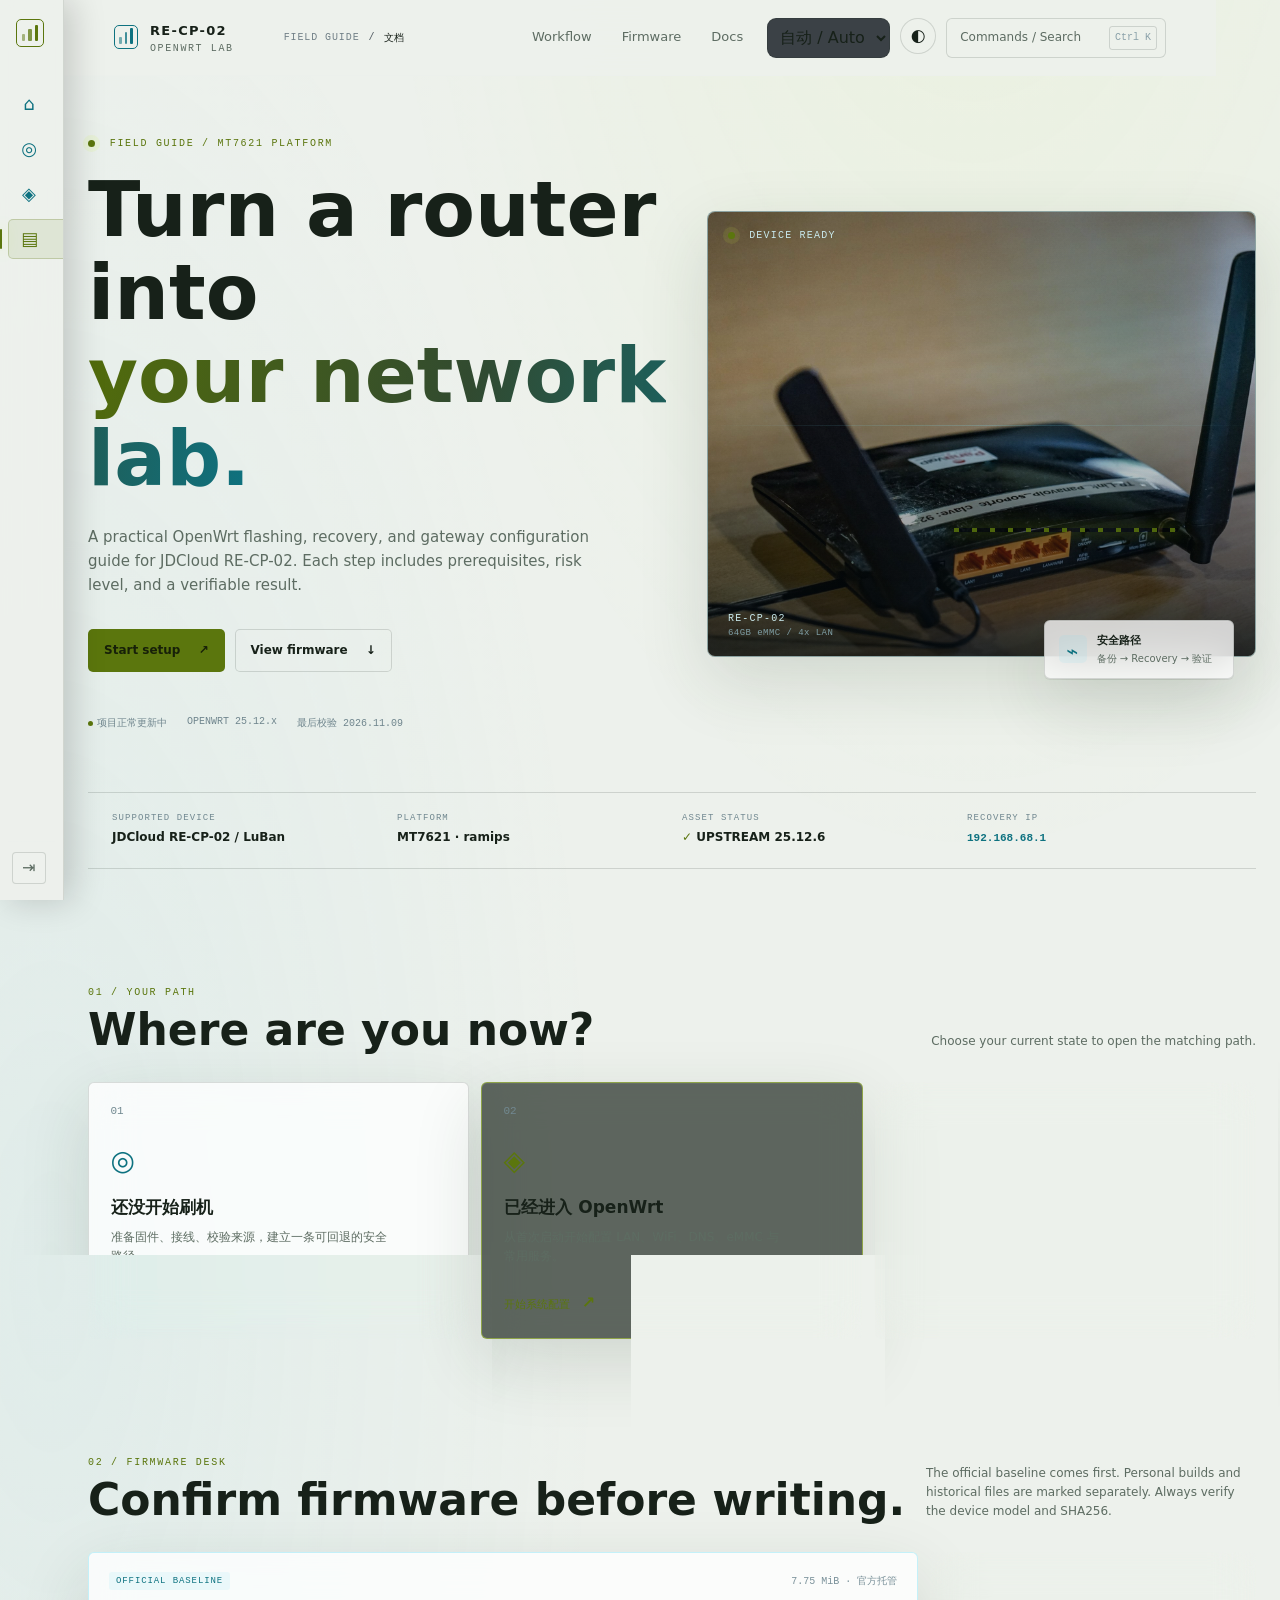
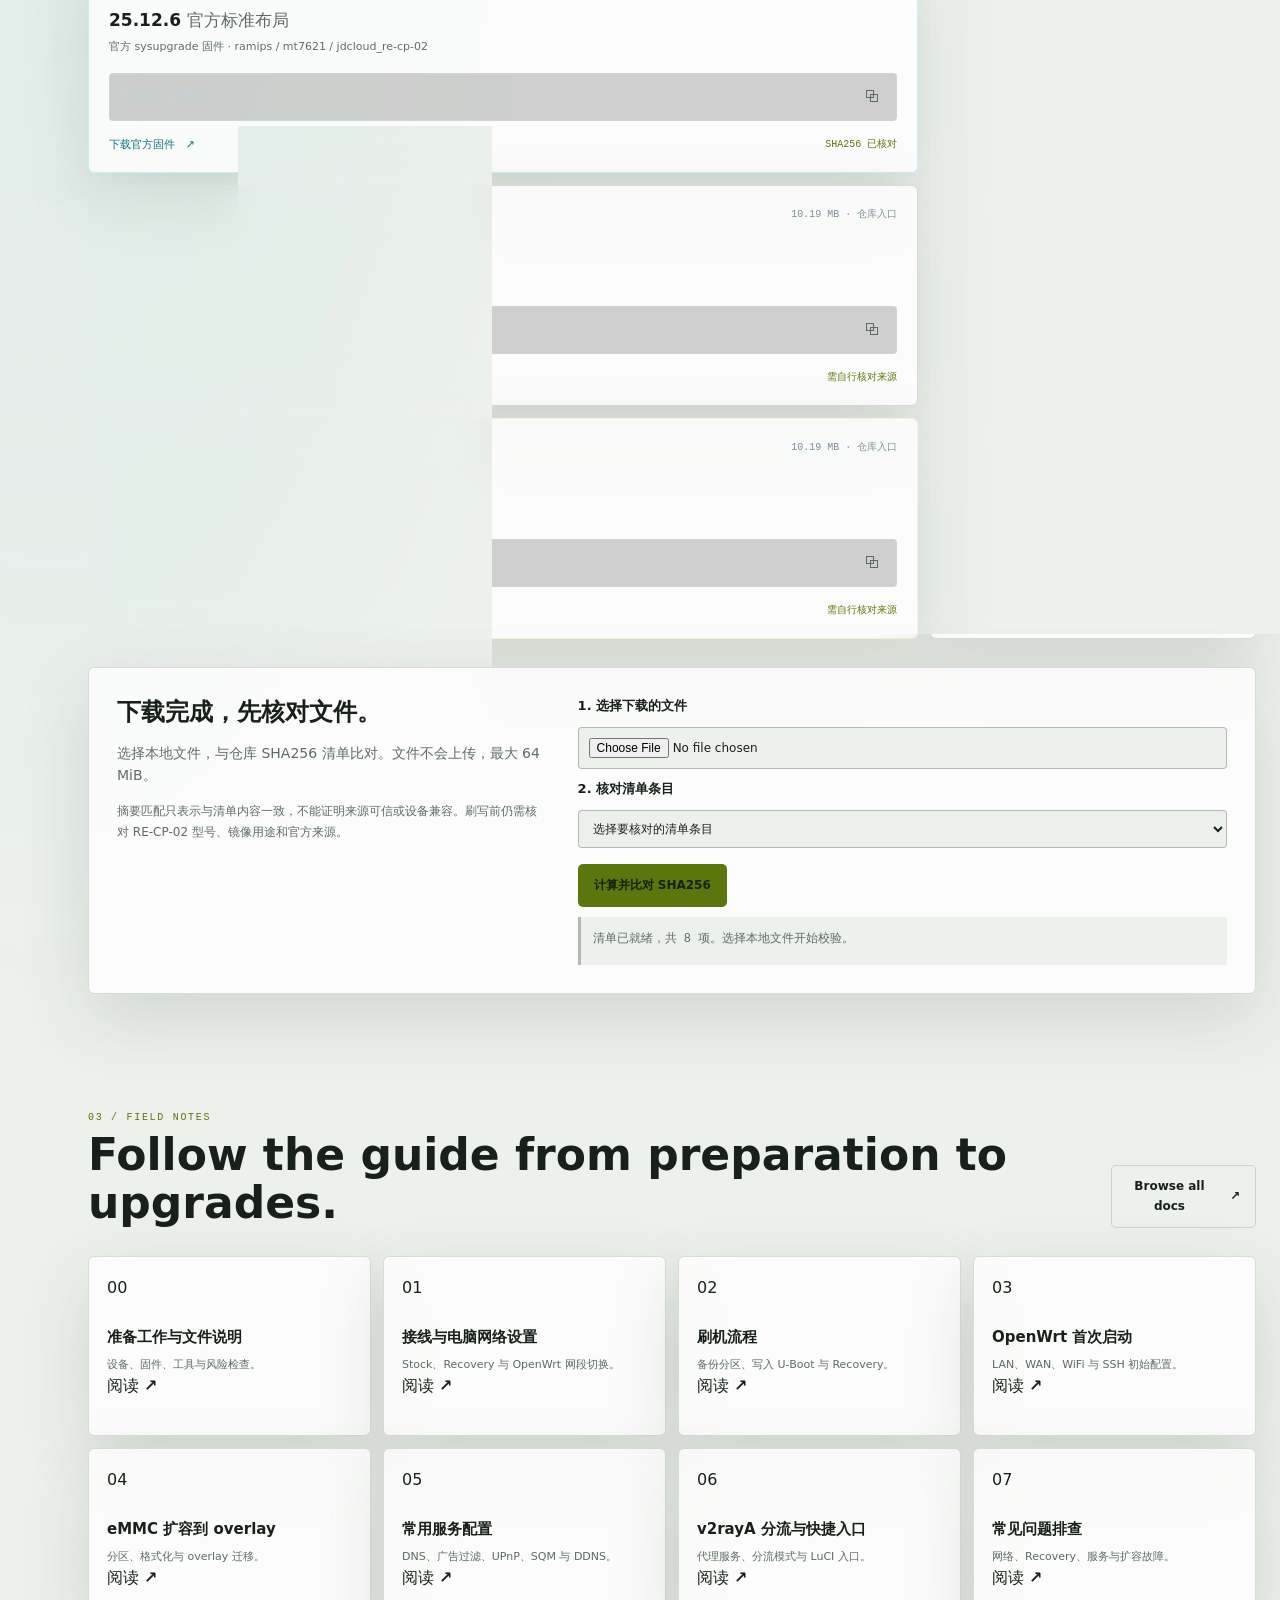
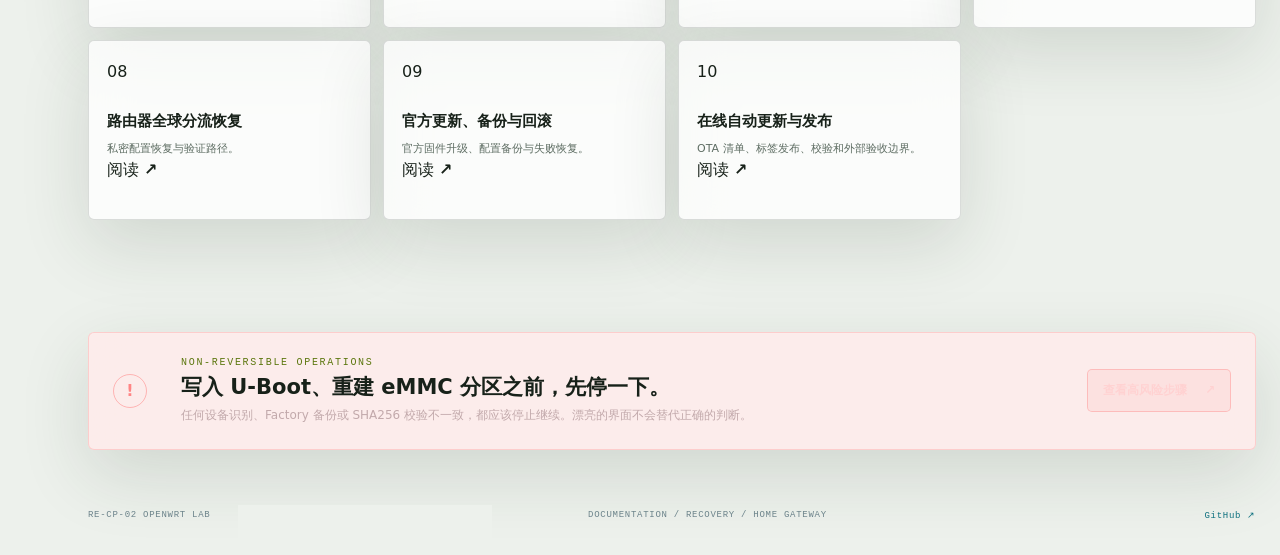
==== commit 276db582: "feat: add automatic locale support" ====
--- a/site/index.html
+++ b/site/index.html
@@ -10,16 +10,16 @@
   <link rel="stylesheet" href="styles.css">
 </head>
 <body>
-  <aside class="vantage-rail" aria-label="快速导航">
+  <aside class="vantage-rail" aria-label="快速导航" data-i18n-attr="aria-label:quickNav">
     <a class="rail-brand" href="#top" aria-label="返回总览">
       <span class="rail-brand-mark"><i></i><i></i><i></i></span>
       <span class="rail-brand-copy"><b>RE-CP-02</b><small>OPENWRT LAB</small></span>
     </a>
     <nav class="rail-nav" aria-label="页面区段">
-      <a href="#top" data-section-link="top" aria-current="page"><span class="rail-icon">⌂</span><span class="rail-label">总览</span></a>
-      <a href="#journey" data-section-link="journey"><span class="rail-icon">◎</span><span class="rail-label">流程</span></a>
-      <a href="#firmware" data-section-link="firmware"><span class="rail-icon">◈</span><span class="rail-label">固件</span></a>
-      <a href="#docs" data-section-link="docs"><span class="rail-icon">▤</span><span class="rail-label">文档</span></a>
+      <a href="#top" data-section-link="top" aria-current="page"><span class="rail-icon">⌂</span><span class="rail-label" data-i18n="overview">总览</span></a>
+      <a href="#journey" data-section-link="journey"><span class="rail-icon">◎</span><span class="rail-label" data-i18n="journey">流程</span></a>
+      <a href="#firmware" data-section-link="firmware"><span class="rail-icon">◈</span><span class="rail-label" data-i18n="firmware">固件</span></a>
+      <a href="#docs" data-section-link="docs"><span class="rail-icon">▤</span><span class="rail-label" data-i18n="docs">文档</span></a>
     </nav>
     <div class="rail-footer">
       <button class="rail-toggle" id="rail-toggle" type="button" aria-label="固定或收起导航栏" aria-pressed="false">⇥</button>
@@ -28,28 +28,28 @@
   </aside>
   <header class="topbar">
     <a class="brand" href="#top" aria-label="返回首页"><span class="brand-mark"><i></i><i></i><i></i></span><span><b>RE-CP-02</b><small>OPENWRT LAB</small></span></a>
-    <div class="breadcrumb" aria-label="当前位置"><span>FIELD GUIDE</span><b>/</b><strong id="breadcrumb-current">总览</strong></div>
-    <nav class="topnav" aria-label="主导航"><a href="#journey">流程</a><a href="#firmware">固件</a><a href="#docs">文档</a></nav>
-    <div class="top-actions"><button class="icon-button" id="theme-toggle" type="button" aria-label="主题模式：跟随系统" aria-pressed="false">◐</button><button class="search-button" id="search-open" type="button" aria-label="打开命令面板"><span>命令 / 搜索</span><kbd>Ctrl K</kbd></button></div>
+    <div class="breadcrumb" aria-label="当前位置"><span>FIELD GUIDE</span><b>/</b><strong id="breadcrumb-current" data-i18n="overview">总览</strong></div>
+    <nav class="topnav" aria-label="主导航"><a href="#journey" data-i18n="journey">流程</a><a href="#firmware" data-i18n="firmware">固件</a><a href="#docs" data-i18n="docs">文档</a></nav>
+    <div class="top-actions"><select id="locale-toggle" class="locale-toggle" aria-label="界面语言"><option value="auto">自动 / Auto</option><option value="zh-CN">简体中文</option><option value="en-US">English</option></select><button class="icon-button" id="theme-toggle" type="button" aria-label="主题模式：跟随系统" aria-pressed="false">◐</button><button class="search-button" id="search-open" type="button" aria-label="打开命令面板"><span data-i18n="commandSearch">命令 / 搜索</span><kbd>Ctrl K</kbd></button></div>
   </header>
   <main id="top">
     <section class="hero shell">
       <div class="hero-copy">
         <div class="eyebrow"><span class="pulse"></span> FIELD GUIDE / MT7621 PLATFORM</div>
-        <h1>把一台路由器，<br><span><em>变成你的网络实验室。</em></span></h1>
-        <p class="hero-lede">面向 JDCloud RE-CP-02 的 OpenWrt 刷机、恢复与家庭网关配置指南。每一步都标注前置条件、风险等级与可验证结果。</p>
-        <div class="hero-actions"><a class="button button-primary" href="#journey">开始配置 <span>↗</span></a><a class="button button-quiet" href="#firmware">查看固件 <span>↓</span></a></div>
+        <h1 data-i18n="heroTitle">把一台路由器，<br><span><em>变成你的网络实验室。</em></span></h1>
+        <p class="hero-lede" data-i18n="heroLede">面向 JDCloud RE-CP-02 的 OpenWrt 刷机、恢复与家庭网关配置指南。每一步都标注前置条件、风险等级与可验证结果。</p>
+        <div class="hero-actions"><a class="button button-primary" href="#journey" data-i18n="startSetup">开始配置 <span>↗</span></a><a class="button button-quiet" href="#firmware" data-i18n="viewFirmware">查看固件 <span>↓</span></a></div>
         <div class="hero-meta"><span><b class="status-dot"></b>项目正常更新中</span><span>OPENWRT 25.12.x</span><span>最后校验 2026.11.09</span></div>
       </div>
       <div class="hero-visual"><div class="visual-frame"><div class="visual-image" role="img" aria-label="网络实验室中的家用路由器"></div><div class="visual-label label-top"><span class="mini-dot"></span> DEVICE READY</div><div class="visual-label label-bottom"><span>RE-CP-02</span><small>64GB eMMC / 4x LAN</small></div><div class="scan-line"></div></div><div class="hero-float glass-panel"><span class="float-icon">⌁</span><span><b>安全路径</b><small>备份 → Recovery → 验证</small></span></div></div>
     </section>
     <section class="trust-strip shell" aria-label="项目状态"><div><small>SUPPORTED DEVICE</small><strong>JDCloud RE-CP-02 / LuBan</strong></div><div><small>PLATFORM</small><strong>MT7621 · ramips</strong></div><div><small>ASSET STATUS</small><strong><span class="check">✓</span> UPSTREAM 25.12.6</strong></div><div><small>RECOVERY IP</small><strong><code>192.168.68.1</code></strong></div></section>
-    <section class="section shell" id="journey"><div class="section-heading"><div><div class="eyebrow">01 / YOUR PATH</div><h2>你现在在哪一步？</h2></div><p>选择当前状态，直接进入对应的操作路径。</p></div><div class="path-grid">
+    <section class="section shell" id="journey"><div class="section-heading"><div><div class="eyebrow">01 / YOUR PATH</div><h2 data-i18n="journeyTitle">你现在在哪一步？</h2></div><p data-i18n="journeyLead">选择当前状态，直接进入对应的操作路径。</p></div><div class="path-grid">
       <button class="path-card glass-panel" data-doc="../docs/00-preparation.md" type="button"><span class="path-number">01</span><span class="path-icon">◎</span><span class="path-title">还没开始刷机</span><span class="path-copy">准备固件、接线、校验来源，建立一条可回退的安全路径。</span><span class="path-link">从准备开始 <b>↗</b></span></button>
       <button class="path-card glass-panel path-card-active" data-doc="../docs/03-first-boot.md" type="button"><span class="path-number">02</span><span class="path-icon">◈</span><span class="path-title">已经进入 OpenWrt</span><span class="path-copy">从首次启动开始配置 LAN、WiFi、DNS、eMMC 与常用服务。</span><span class="path-link">开始系统配置 <b>↗</b></span></button>
       <button class="path-card glass-panel" data-doc="../docs/07-troubleshooting.md" type="button"><span class="path-number">03</span><span class="path-icon">⌁</span><span class="path-title">设备需要恢复</span><span class="path-copy">从网络状态、Recovery 入口与 failsafe 路径开始排查。</span><span class="path-link">进入故障排查 <b>↗</b></span></button>
     </div></section>
-    <section class="section shell" id="firmware"><div class="section-heading"><div><div class="eyebrow">02 / FIRMWARE DESK</div><h2>固件，先确认再写入。</h2></div><p>官方基线优先，个人构建和历史文件单独标注。所有镜像都必须核对设备型号与 SHA256。</p></div><div class="firmware-layout"><div class="firmware-list">
+    <section class="section shell" id="firmware"><div class="section-heading"><div><div class="eyebrow">02 / FIRMWARE DESK</div><h2 data-i18n="firmwareTitle">固件，先确认再写入。</h2></div><p data-i18n="firmwareLead">官方基线优先，个人构建和历史文件单独标注。所有镜像都必须核对设备型号与 SHA256。</p></div><div class="firmware-layout"><div class="firmware-list">
       <article class="firmware-card glass-panel recommended"><div class="card-topline"><span class="tag tag-cyan">OFFICIAL BASELINE</span><span class="file-size">7.75 MiB · 官方托管</span></div><h3>25.12.6 <span>官方标准布局</span></h3><p>官方 sysupgrade 固件 · ramips / mt7621 / jdcloud_re-cp-02</p><div class="hash-row"><code>30995d91…f9076c0</code><button class="copy-button" data-copy="30995d91889e8db1e79e7ca0dc0297c94d1877c2d832b1db341072989f9076c0" type="button" aria-label="复制 SHA256">⧉</button></div><div class="card-actions"><a href="https://downloads.openwrt.org/releases/25.12.6/targets/ramips/mt7621/openwrt-25.12.6-ramips-mt7621-jdcloud_re-cp-02-squashfs-sysupgrade.bin" target="_blank" rel="noopener">下载官方固件 <span>↗</span></a><span class="verified">SHA256 已核对</span></div></article>
       <article class="firmware-card glass-panel"><div class="card-topline"><span class="tag tag-muted">HISTORICAL BUILD</span><span class="file-size">10.19 MB · 仓库入口</span></div><h3>25.12.0-rc2 <span>无 TF 卡驱动</span></h3><p>历史 sysupgrade 固件 · 不作为当前官方升级基线</p><div class="hash-row"><code>3624d4ae…c294f3d</code><button class="copy-button" data-copy="3624d4aeed6777e733ae472734dd9b84e6714e91f5fdc64723c2dc069c294f3d" type="button" aria-label="复制 SHA256">⧉</button></div><div class="card-actions"><a href="https://github.com/yuchen0x1/OpenWrt-Flashing-Guide-RE-CP02" target="_blank" rel="noopener">查看 GitHub 仓库 <span>↗</span></a><span class="verified">需自行核对来源</span></div></article>
       <article class="firmware-card glass-panel personal"><div class="card-topline"><span class="tag tag-amber">PERSONAL BUILD</span><span class="file-size">10.19 MB · 仓库入口</span></div><h3>25.12.1 <span>自用版本</span></h3><p>作者个人验证配置 · 使用前请确认兼容性</p><div class="hash-row"><code>7aae9a00…e50529</code><button class="copy-button" data-copy="7aae9a00623cc4276f8c7e7e2dbfccb519a8514a4fa4880cc94bd66eb5e50529" type="button" aria-label="复制 SHA256">⧉</button></div><div class="card-actions"><a href="https://github.com/yuchen0x1/OpenWrt-Flashing-Guide-RE-CP02" target="_blank" rel="noopener">查看 GitHub 仓库 <span>↗</span></a><span class="verified">需自行核对来源</span></div></article>
@@ -63,21 +63,22 @@
         <output id="firmware-result" role="status" aria-live="polite">准备读取清单…</output>
       </form>
     </section>
-    <section class="section shell" id="docs"><div class="section-heading"><div><div class="eyebrow">03 / FIELD NOTES</div><h2>从准备到持续升级，逐章展开。</h2></div><button class="button button-quiet small-button" id="all-docs" type="button">浏览全部文档 <span>↗</span></button></div><div class="doc-grid" id="doc-grid"></div></section>
+    <section class="section shell" id="docs"><div class="section-heading"><div><div class="eyebrow">03 / FIELD NOTES</div><h2 data-i18n="docsTitle">从准备到持续升级，逐章展开。</h2></div><button class="button button-quiet small-button" id="all-docs" type="button" data-i18n="browseDocs">浏览全部文档 <span>↗</span></button></div><div class="doc-grid" id="doc-grid"></div></section>
     <section class="safety-banner shell glass-panel"><div class="safety-mark">!</div><div><div class="eyebrow">NON-REVERSIBLE OPERATIONS</div><h2>写入 U-Boot、重建 eMMC 分区之前，先停一下。</h2><p>任何设备识别、Factory 备份或 SHA256 校验不一致，都应该停止继续。漂亮的界面不会替代正确的判断。</p></div><button class="button button-danger" data-doc="../docs/02-flashing.md" type="button">查看高风险步骤 <span>↗</span></button></section>
   </main>
   <footer class="footer shell"><span>RE-CP-02 OPENWRT LAB</span><span>DOCUMENTATION / RECOVERY / HOME GATEWAY</span><a href="https://github.com/yuchen0x1/OpenWrt-Flashing-Guide-RE-CP02" target="_blank" rel="noreferrer">GitHub ↗</a></footer>
   <nav class="mobile-nav" aria-label="移动端快速导航">
-    <a href="#top" data-section-link="top" aria-current="page"><span>⌂</span><small>总览</small></a>
-    <a href="#journey" data-section-link="journey"><span>◎</span><small>流程</small></a>
-    <a href="#firmware" data-section-link="firmware"><span>◈</span><small>固件</small></a>
-    <a href="#docs" data-section-link="docs"><span>▤</span><small>文档</small></a>
+    <a href="#top" data-section-link="top" aria-current="page"><span>⌂</span><small data-i18n="overview">总览</small></a>
+    <a href="#journey" data-section-link="journey"><span>◎</span><small data-i18n="journey">流程</small></a>
+    <a href="#firmware" data-section-link="firmware"><span>◈</span><small data-i18n="firmware">固件</small></a>
+    <a href="#docs" data-section-link="docs"><span>▤</span><small data-i18n="docs">文档</small></a>
   </nav>
   <div class="modal" id="doc-modal" aria-hidden="true"><div class="modal-backdrop" data-close-modal></div><section class="modal-panel glass-panel" role="dialog" aria-modal="true" aria-labelledby="modal-title"><div class="modal-head"><div><div class="eyebrow">FIELD NOTE</div><h2 id="modal-title" tabindex="-1">文档</h2></div><button class="icon-button" data-close-modal type="button" aria-label="关闭">×</button></div><div class="modal-body" id="modal-body"><div class="loading">正在读取文档…</div></div></section></div>
   <div class="toast" id="toast" role="status"></div>
   <div class="search-modal" id="search-modal" aria-hidden="true"><div class="modal-backdrop" data-close-search></div><section class="search-panel glass-panel" role="dialog" aria-modal="true" aria-labelledby="search-title"><div class="search-head"><label class="sr-only" id="search-title" for="search-input">搜索文档</label><input id="search-input" type="search" placeholder="搜索章节、命令、IP 地址…" autocomplete="off"><kbd>ESC</kbd></div><div class="search-results" id="search-results"><p class="search-hint">输入关键词开始搜索</p></div></section></div>
   <script src="markdown.js"></script>
   <script src="guide-tools.js"></script>
+  <script src="i18n.js"></script>
   <script src="app.js"></script>
   <script src="firmware-check.js"></script>
 </body>
--- a/site/styles.css
+++ b/site/styles.css
@@ -320,3 +320,4 @@
 .search-result small { display:block; color:var(--muted); margin-bottom:4px; }
 .doc-content .search-target { outline:2px solid var(--cyan); outline-offset:6px; scroll-margin-top:20px; }
 @media(max-width:760px) { .integrity-panel { grid-template-columns:1fr; gap:16px; padding:20px; } .integrity-intro h2 { font-size:21px; } }
+.locale-toggle { min-height: 34px; border: 1px solid var(--line, rgba(255,255,255,.16)); border-radius: 9px; padding: 0 8px; color: inherit; background: rgba(8,16,22,.78); font: inherit; }
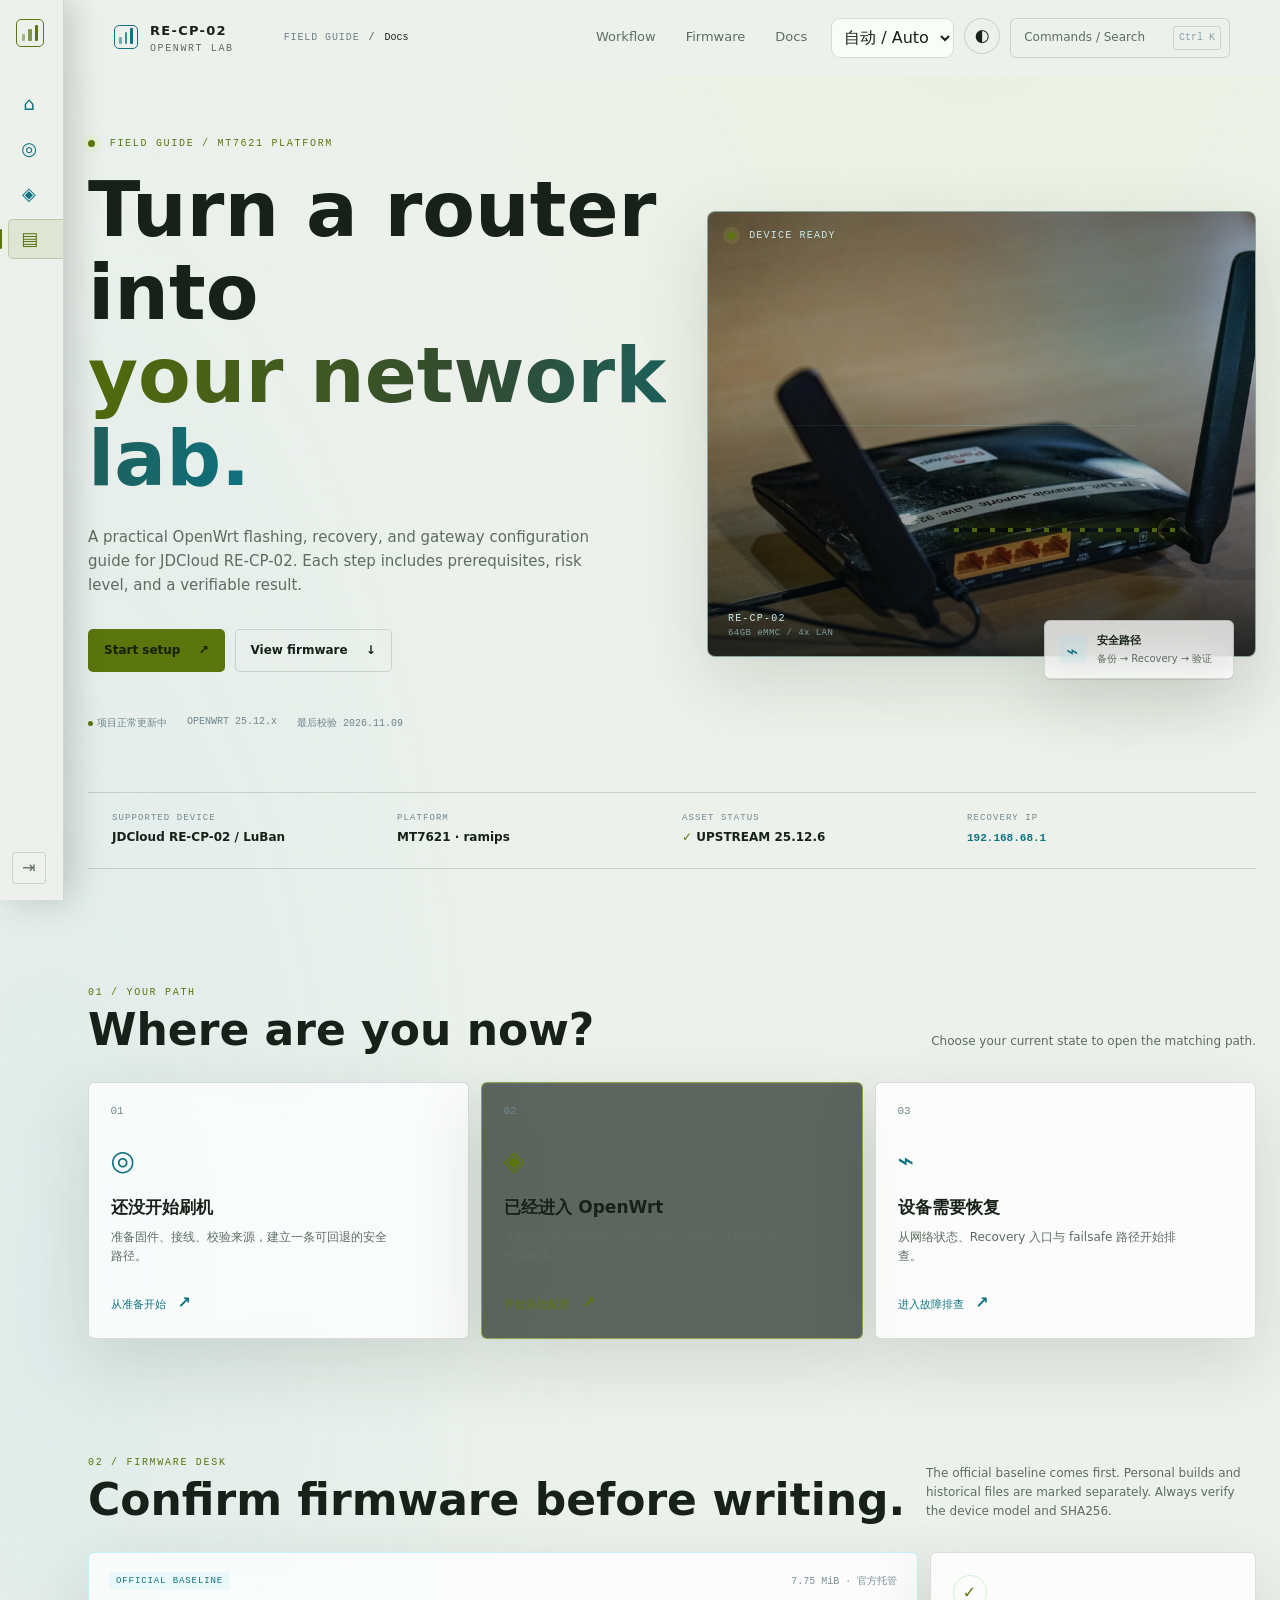
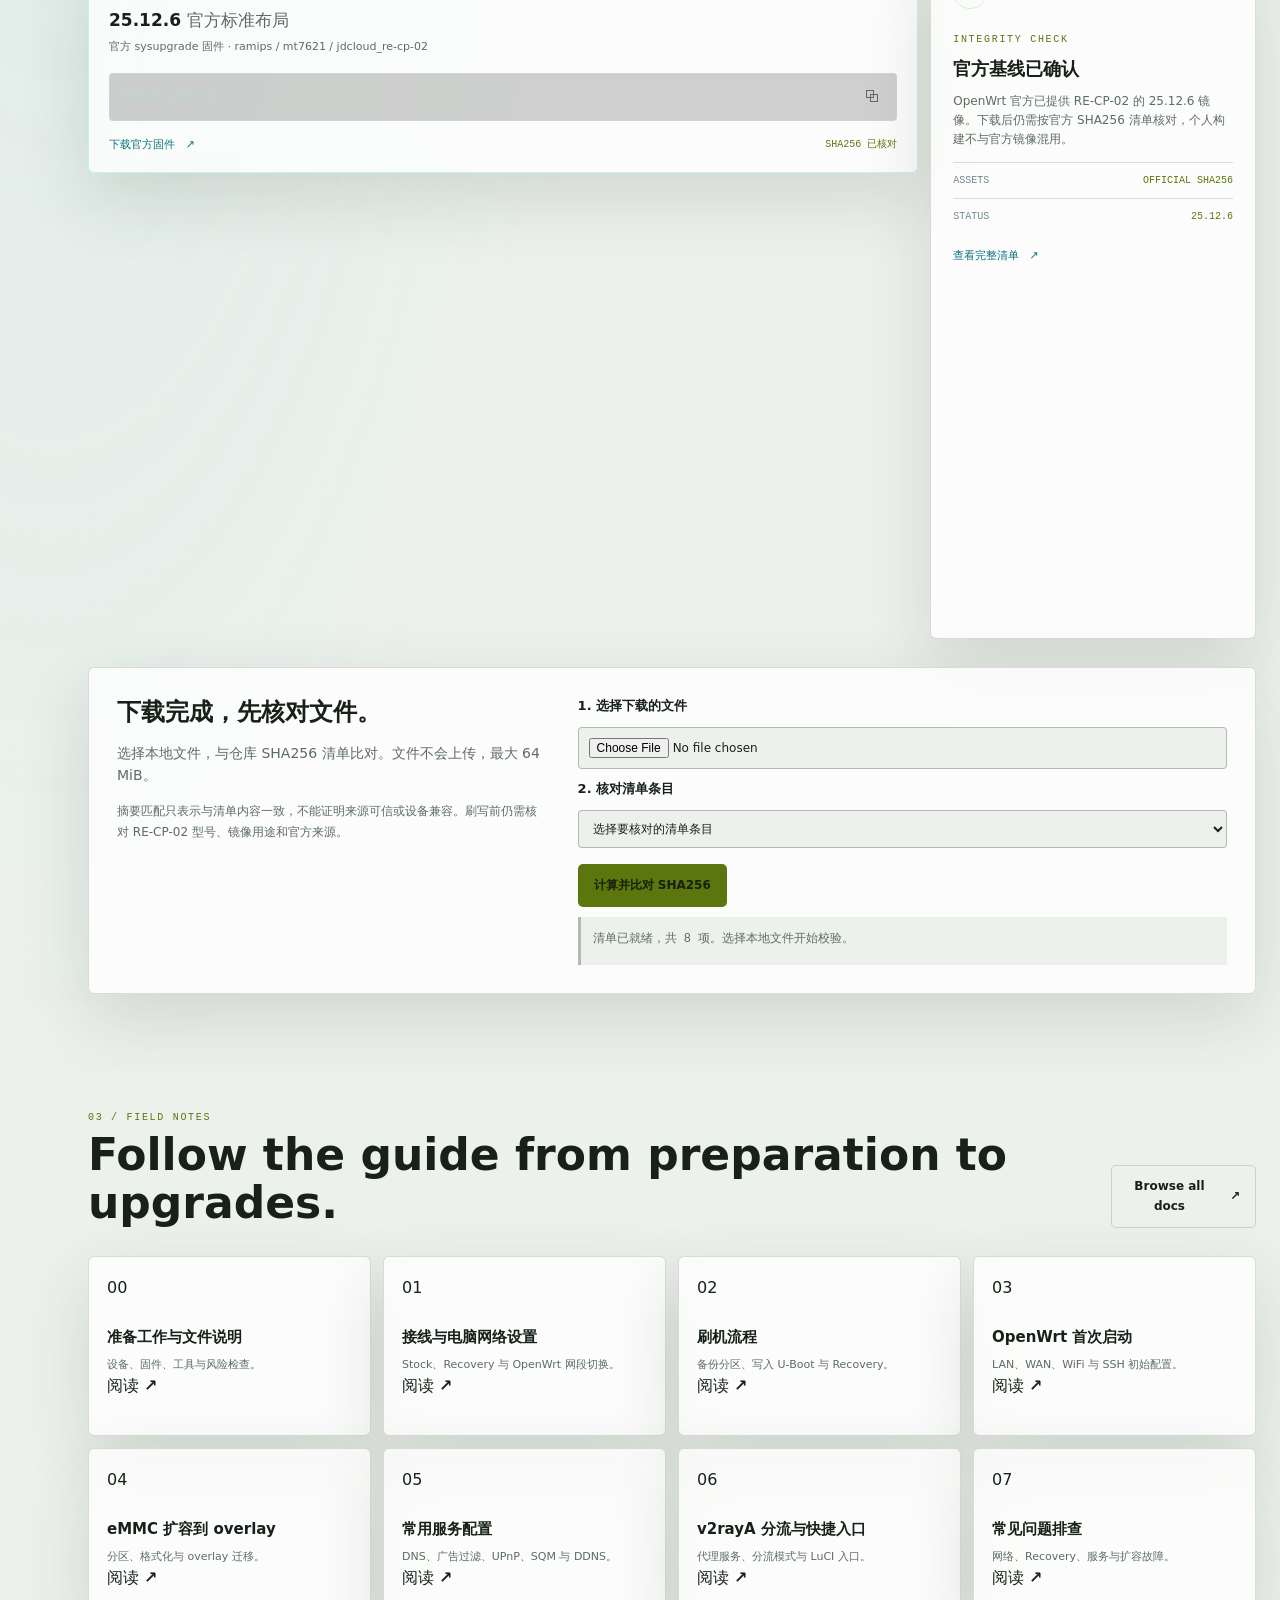
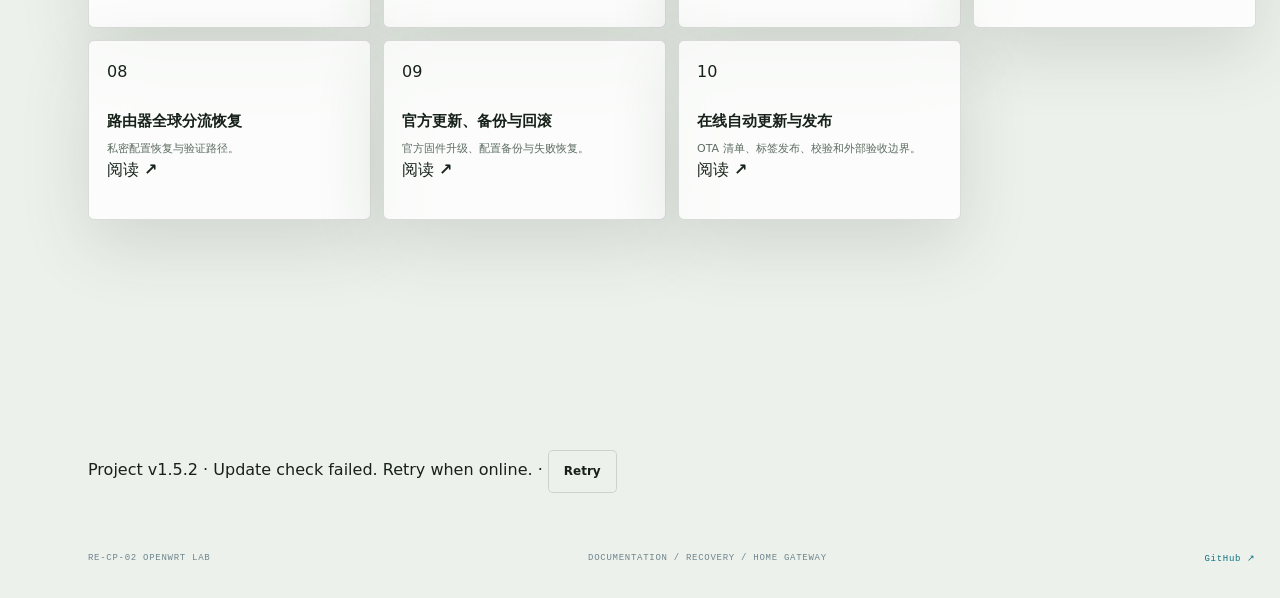
==== commit ab646d00: "fix: harden router tools and repair guide regressions" ====
--- a/site/index.html
+++ b/site/index.html
@@ -66,6 +66,7 @@
     <section class="section shell" id="docs"><div class="section-heading"><div><div class="eyebrow">03 / FIELD NOTES</div><h2 data-i18n="docsTitle">从准备到持续升级，逐章展开。</h2></div><button class="button button-quiet small-button" id="all-docs" type="button" data-i18n="browseDocs">浏览全部文档 <span>↗</span></button></div><div class="doc-grid" id="doc-grid"></div></section>
     <section class="safety-banner shell glass-panel"><div class="safety-mark">!</div><div><div class="eyebrow">NON-REVERSIBLE OPERATIONS</div><h2>写入 U-Boot、重建 eMMC 分区之前，先停一下。</h2><p>任何设备识别、Factory 备份或 SHA256 校验不一致，都应该停止继续。漂亮的界面不会替代正确的判断。</p></div><button class="button button-danger" data-doc="../docs/02-flashing.md" type="button">查看高风险步骤 <span>↗</span></button></section>
   </main>
+  <div class="shell" data-project-update data-project-version="1.5.2"><span data-project-update-status role="status" aria-live="polite">项目版本 v1.5.2</span> · <button class="button button-quiet" data-project-update-check type="button">检查更新</button> <a data-project-update-link target="_blank" rel="noopener noreferrer" hidden>查看新版本</a></div>
   <footer class="footer shell"><span>RE-CP-02 OPENWRT LAB</span><span>DOCUMENTATION / RECOVERY / HOME GATEWAY</span><a href="https://github.com/yuchen0x1/OpenWrt-Flashing-Guide-RE-CP02" target="_blank" rel="noreferrer">GitHub ↗</a></footer>
   <nav class="mobile-nav" aria-label="移动端快速导航">
     <a href="#top" data-section-link="top" aria-current="page"><span>⌂</span><small data-i18n="overview">总览</small></a>
@@ -81,5 +82,6 @@
   <script src="i18n.js"></script>
   <script src="app.js"></script>
   <script src="firmware-check.js"></script>
+  <script src="project-update.js"></script>
 </body>
 </html>
--- a/site/styles.css
+++ b/site/styles.css
@@ -196,7 +196,9 @@
 body.rail-pinned .rail-status { opacity:1; }
 .rail-status b { width:6px; height:6px; border-radius:50%; background:var(--lime); box-shadow:0 0 0 4px rgba(200,240,49,.1); }
 
-.topbar { left:var(--rail-width); width:calc(100% - var(--rail-width)); background:rgba(13,15,18,.82); border-bottom-color:rgba(230,236,239,.11); }
+.topbar { left:var(--rail-width); width:100%; background:rgba(13,15,18,.82); border-bottom-color:rgba(230,236,239,.11); }
+.topbar .brand,.top-actions { flex-shrink:0; }
+.topnav,.search-button { white-space:nowrap; }
 .breadcrumb { display:flex; align-items:center; gap:9px; margin-left:26px; color:#718087; font:10px var(--mono); letter-spacing:.09em; white-space:nowrap; }
 .breadcrumb b { color:#4d595f; font-weight:400; }
 .breadcrumb strong { color:var(--text); font-weight:500; letter-spacing:0; }
@@ -319,5 +321,8 @@
 #firmware-result[data-state="mismatch"],#firmware-result[data-state="error"] { border-color:var(--danger); color:var(--text); }
 .search-result small { display:block; color:var(--muted); margin-bottom:4px; }
 .doc-content .search-target { outline:2px solid var(--cyan); outline-offset:6px; scroll-margin-top:20px; }
-@media(max-width:760px) { .integrity-panel { grid-template-columns:1fr; gap:16px; padding:20px; } .integrity-intro h2 { font-size:21px; } }
-.locale-toggle { min-height: 34px; border: 1px solid var(--line, rgba(255,255,255,.16)); border-radius: 9px; padding: 0 8px; color: inherit; background: rgba(8,16,22,.78); font: inherit; }
+/* Leave room for the navigation rail and long file names at tablet widths. */
+@media(max-width:900px) { .integrity-panel { grid-template-columns:1fr; gap:16px; padding:20px; } .integrity-intro h2 { font-size:21px; } }
+.locale-toggle { min-height: 34px; border: 1px solid var(--line, rgba(255,255,255,.16)); border-radius: 9px; padding: 0 8px; color: inherit; background: var(--panel-strong); font: inherit; }
+@media (max-width:1180px) { .breadcrumb { display:none; } }
+@media (max-width:980px) { .topnav { display:none; } }
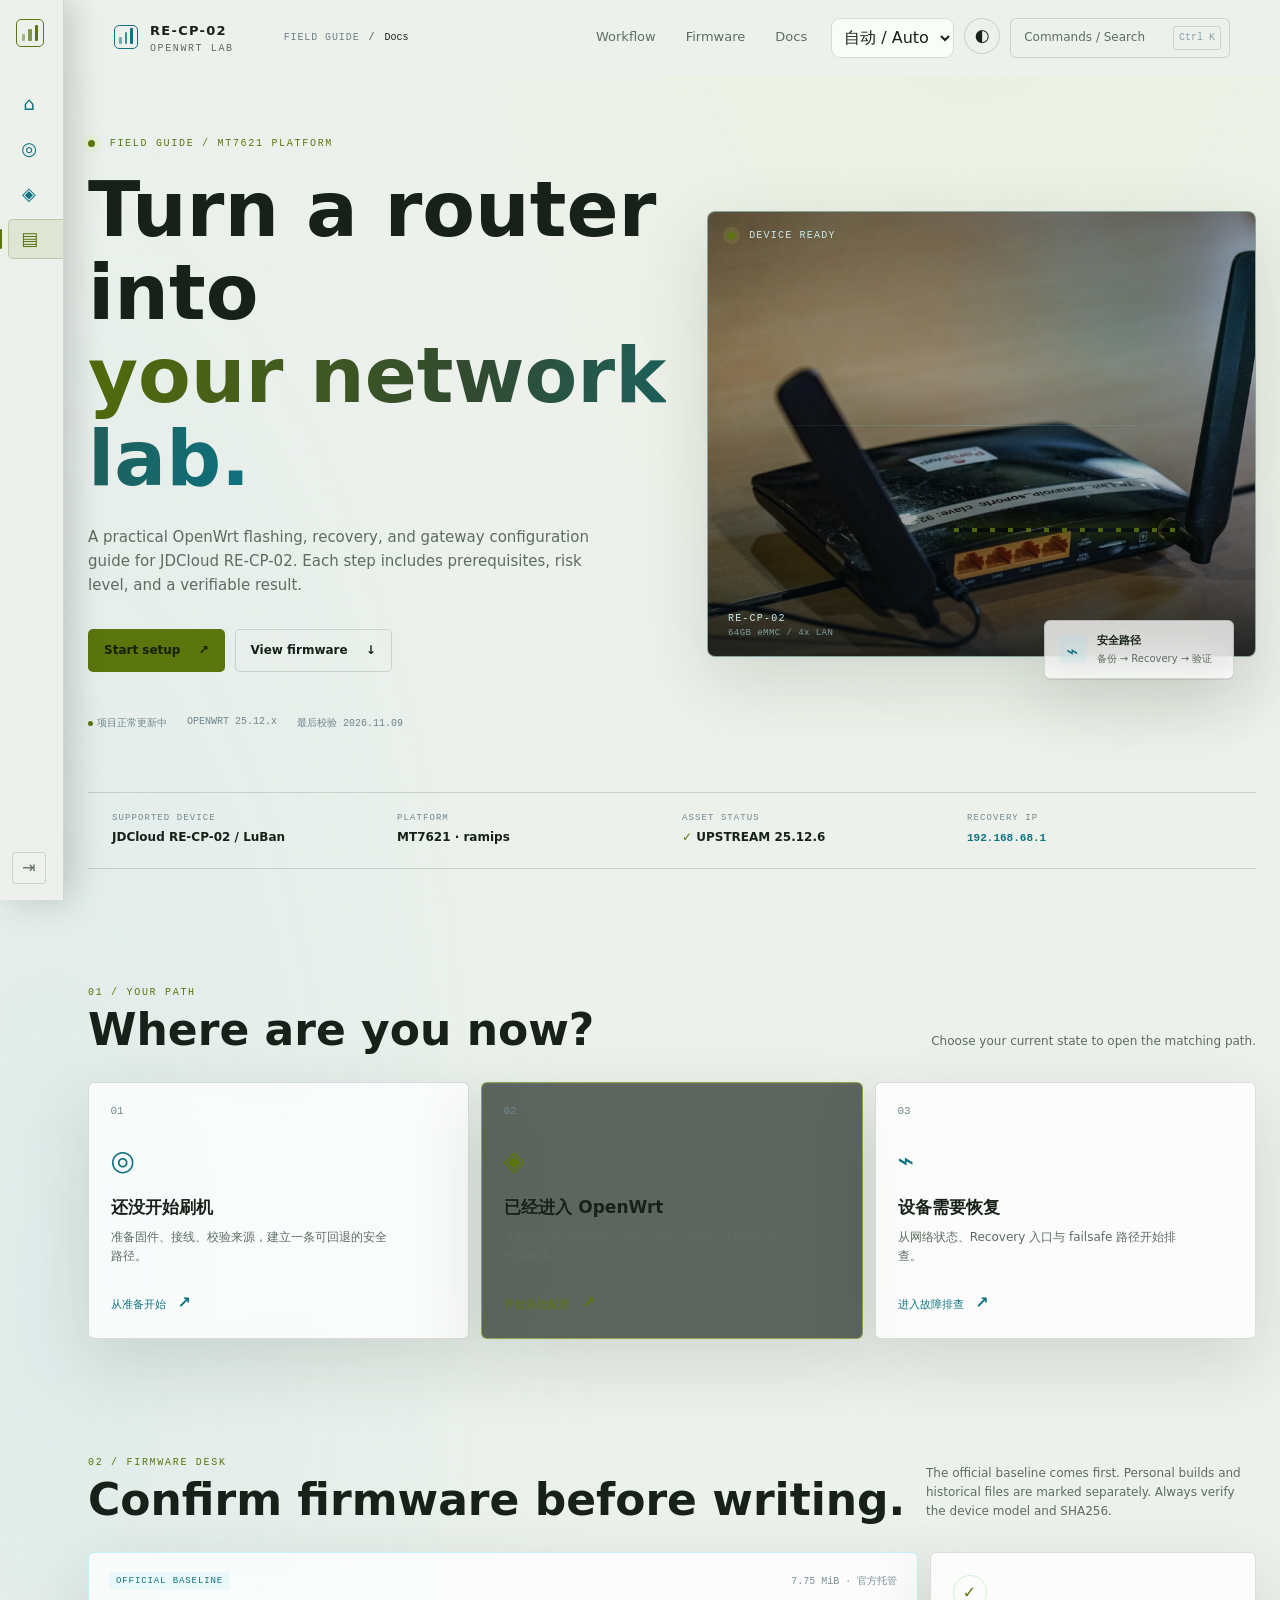
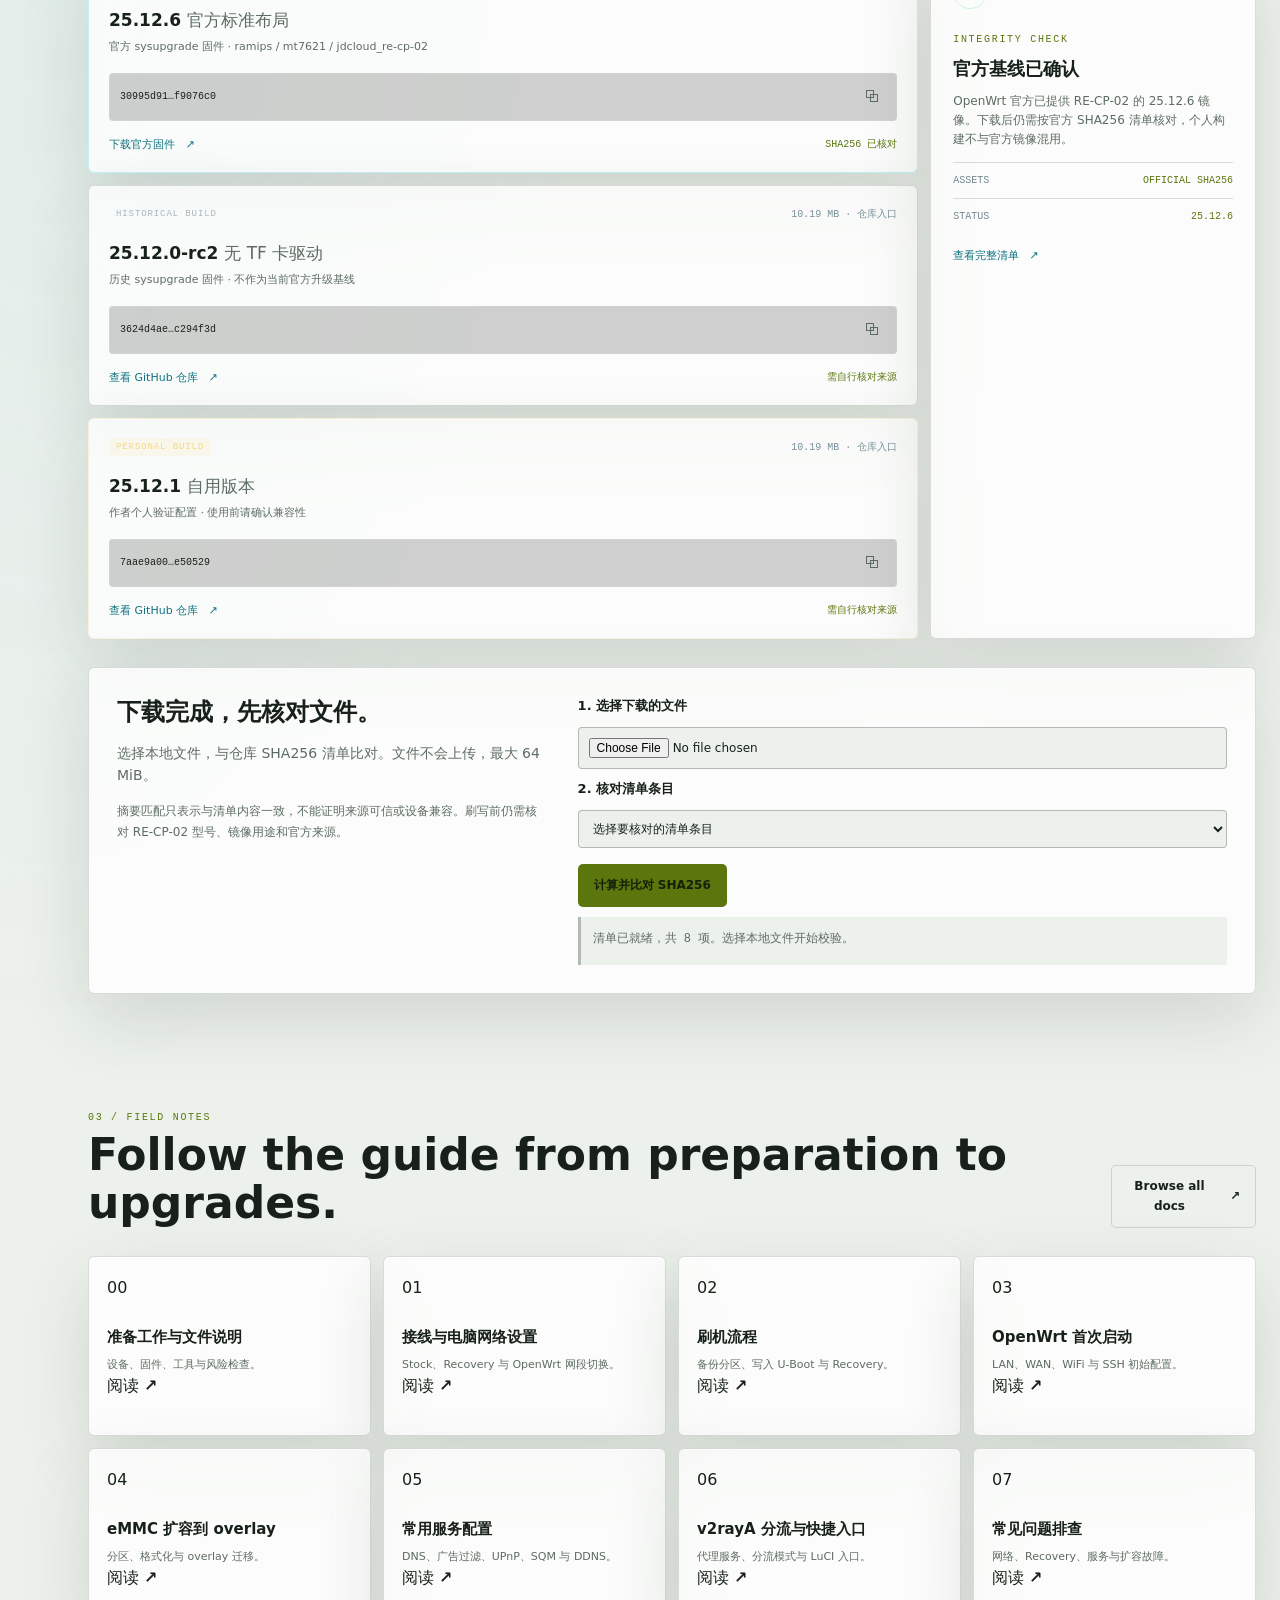
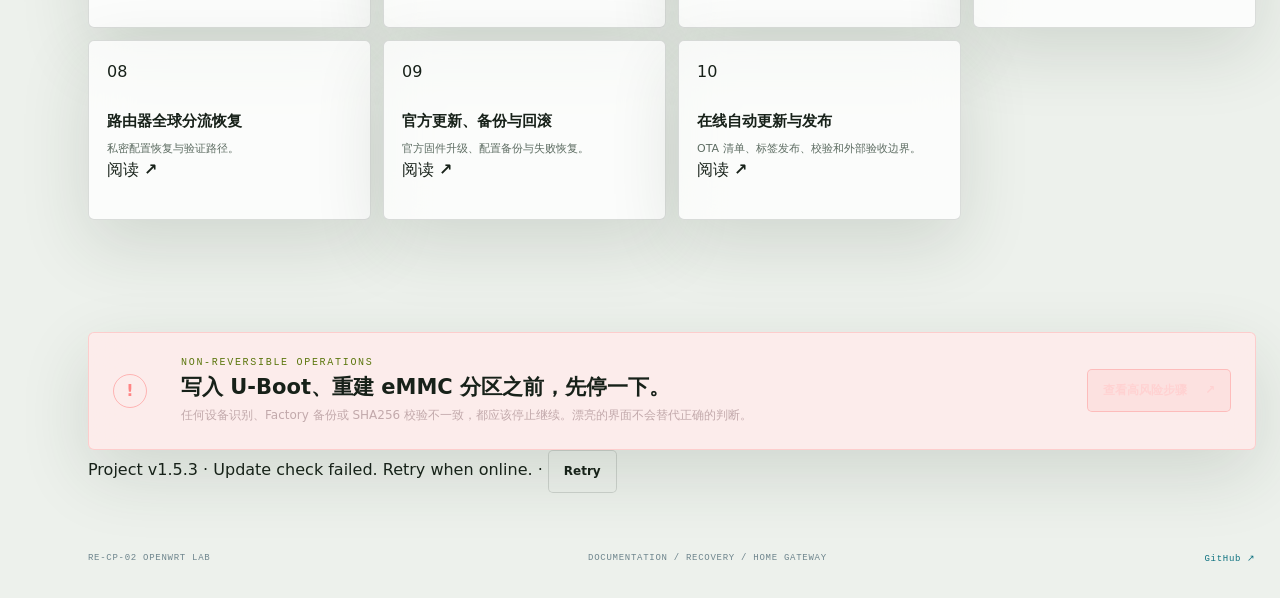
==== commit d4264e98: "fix: match official download hosts exactly" ====
--- a/site/index.html
+++ b/site/index.html
@@ -66,7 +66,7 @@
     <section class="section shell" id="docs"><div class="section-heading"><div><div class="eyebrow">03 / FIELD NOTES</div><h2 data-i18n="docsTitle">从准备到持续升级，逐章展开。</h2></div><button class="button button-quiet small-button" id="all-docs" type="button" data-i18n="browseDocs">浏览全部文档 <span>↗</span></button></div><div class="doc-grid" id="doc-grid"></div></section>
     <section class="safety-banner shell glass-panel"><div class="safety-mark">!</div><div><div class="eyebrow">NON-REVERSIBLE OPERATIONS</div><h2>写入 U-Boot、重建 eMMC 分区之前，先停一下。</h2><p>任何设备识别、Factory 备份或 SHA256 校验不一致，都应该停止继续。漂亮的界面不会替代正确的判断。</p></div><button class="button button-danger" data-doc="../docs/02-flashing.md" type="button">查看高风险步骤 <span>↗</span></button></section>
   </main>
-  <div class="shell" data-project-update data-project-version="1.5.2"><span data-project-update-status role="status" aria-live="polite">项目版本 v1.5.2</span> · <button class="button button-quiet" data-project-update-check type="button">检查更新</button> <a data-project-update-link target="_blank" rel="noopener noreferrer" hidden>查看新版本</a></div>
+  <div class="shell" data-project-update data-project-version="1.5.3"><span data-project-update-status role="status" aria-live="polite">项目版本 v1.5.3</span> · <button class="button button-quiet" data-project-update-check type="button">检查更新</button> <a data-project-update-link target="_blank" rel="noopener noreferrer" hidden>查看新版本</a></div>
   <footer class="footer shell"><span>RE-CP-02 OPENWRT LAB</span><span>DOCUMENTATION / RECOVERY / HOME GATEWAY</span><a href="https://github.com/yuchen0x1/OpenWrt-Flashing-Guide-RE-CP02" target="_blank" rel="noreferrer">GitHub ↗</a></footer>
   <nav class="mobile-nav" aria-label="移动端快速导航">
     <a href="#top" data-section-link="top" aria-current="page"><span>⌂</span><small data-i18n="overview">总览</small></a>
--- a/site/styles.css
+++ b/site/styles.css
@@ -249,6 +249,7 @@
 .light-mode:before { opacity:.06; }
 .light-mode .vantage-rail { background:rgba(237,241,236,.94); border-right-color:rgba(23,36,28,.13); }
 .light-mode .topbar { background:rgba(237,241,236,.88); }
+.light-mode .hash-row code { color:var(--text); }
 .light-mode .rail-nav a[aria-current="page"] { background:rgba(91,118,13,.1); border-color:rgba(91,118,13,.24); }
 .light-mode .hero h1 span { background:none; color:#526c0b; -webkit-text-fill-color:#526c0b; }
 .light-mode .hero h1 em { background:linear-gradient(100deg,#526c0b,#314a30 52%,#0e7280); -webkit-background-clip:text; background-clip:text; color:transparent; -webkit-text-fill-color:transparent; }
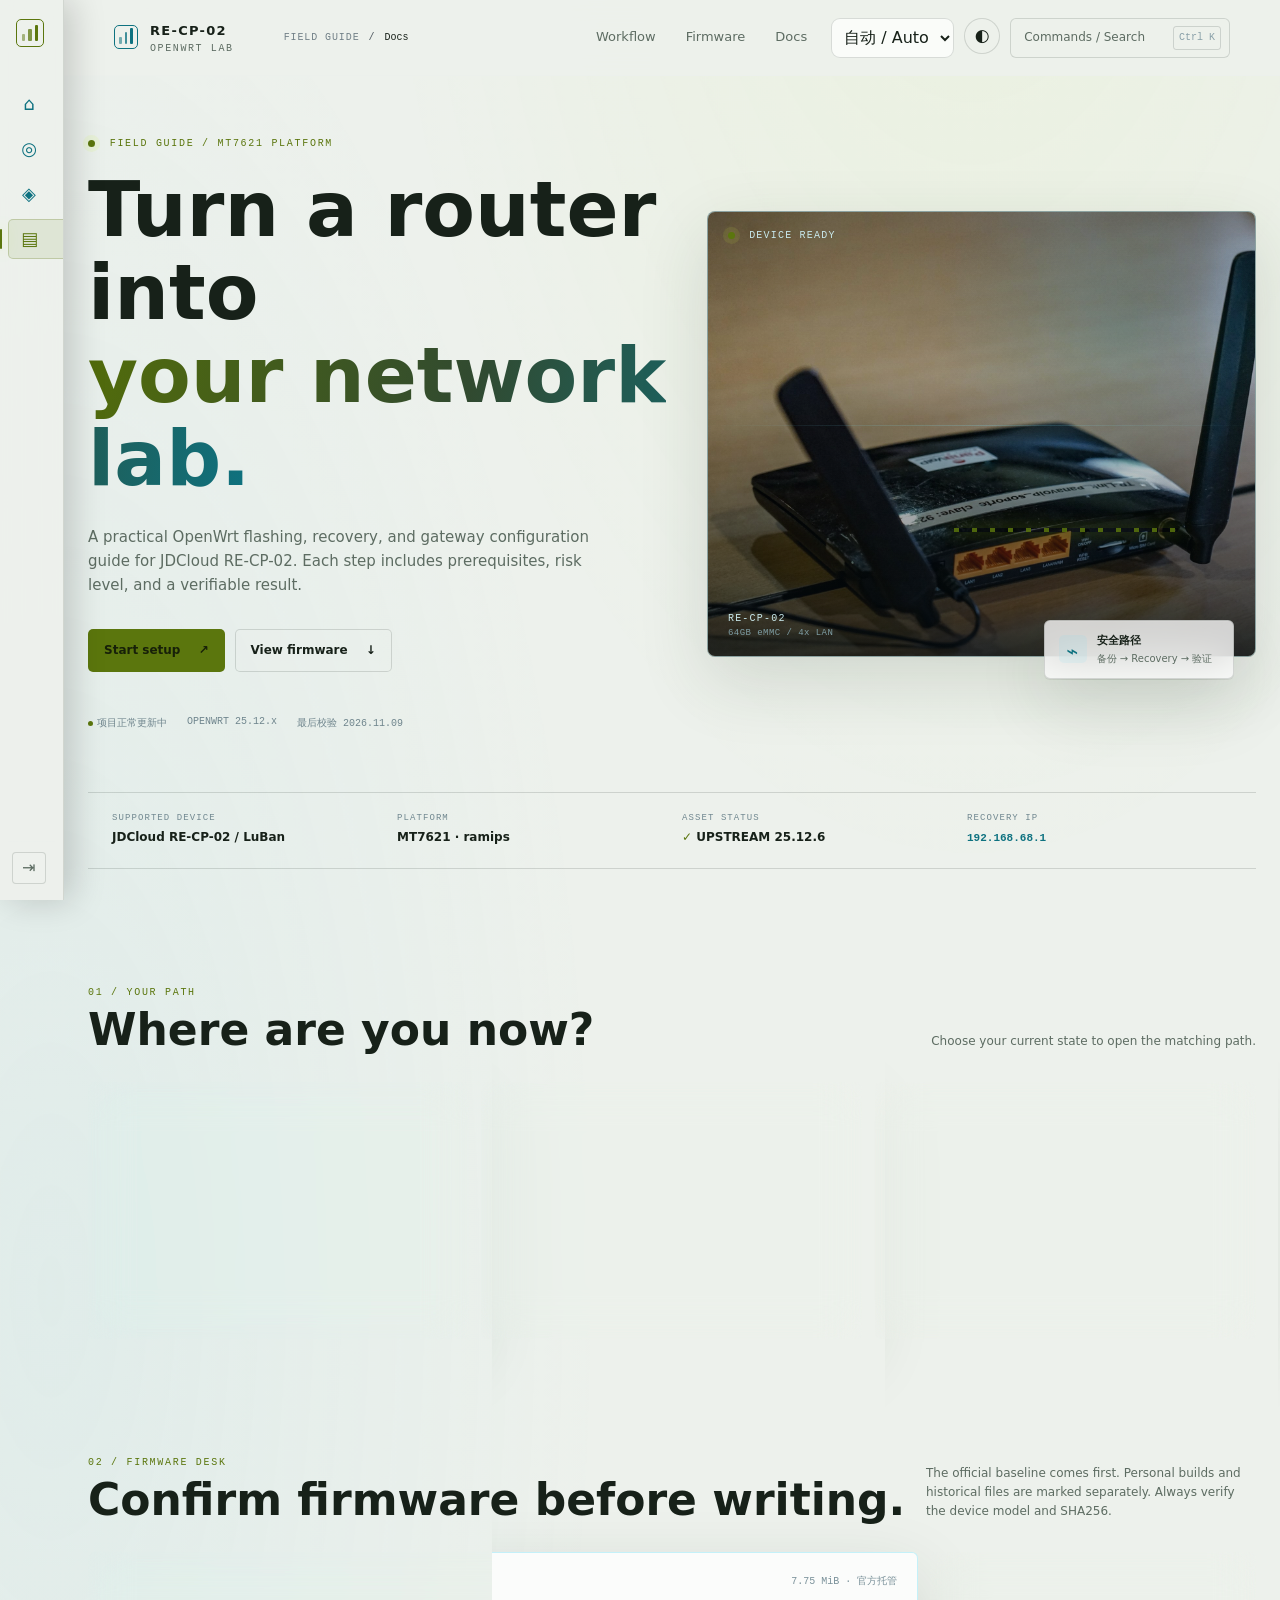
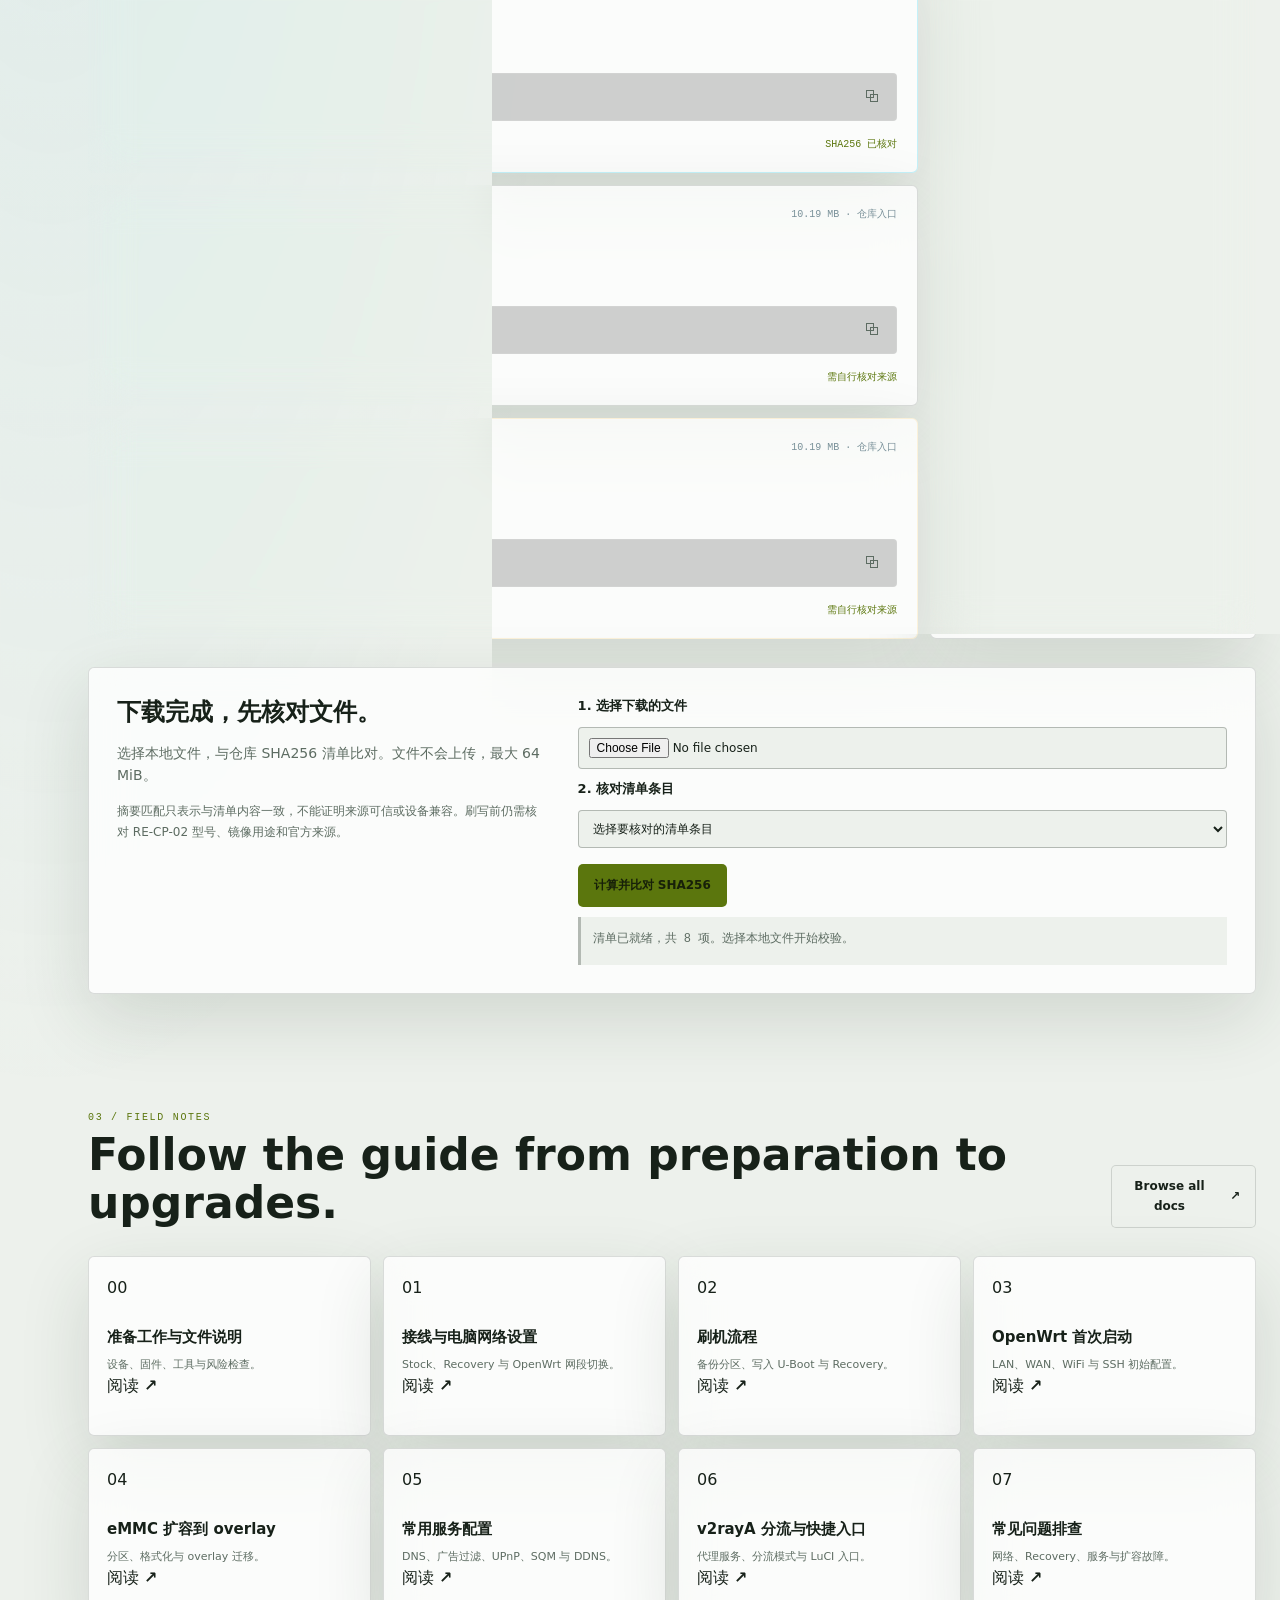
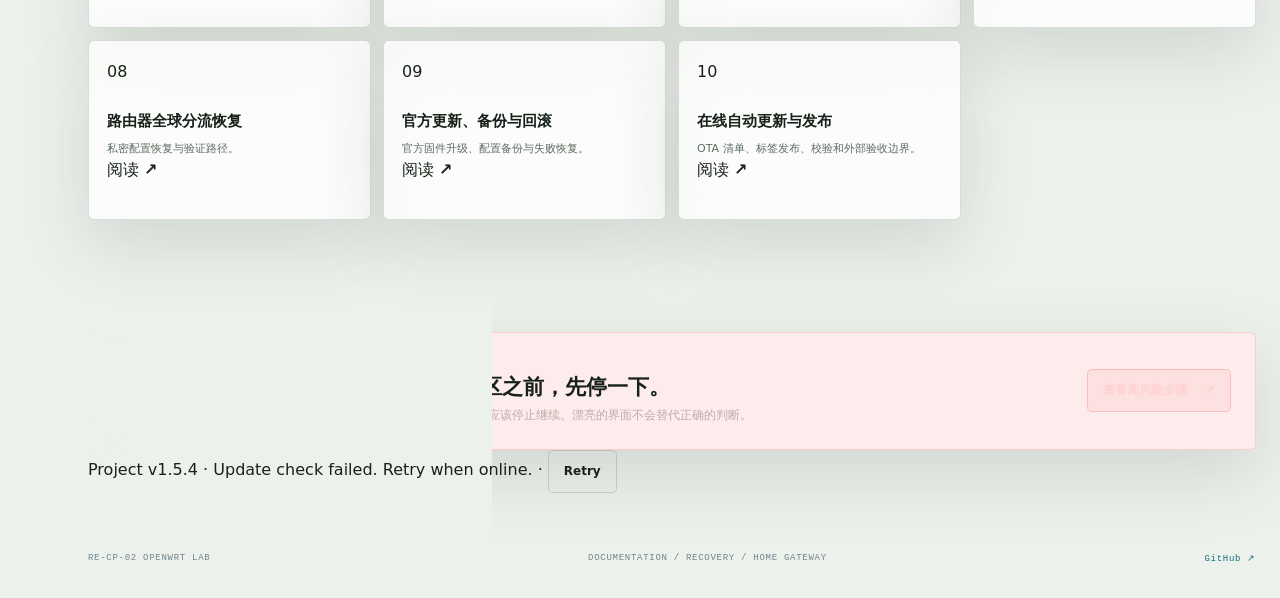
==== commit 83023128: "test: stabilize linux ota concurrency regression" ====
--- a/site/index.html
+++ b/site/index.html
@@ -66,7 +66,7 @@
     <section class="section shell" id="docs"><div class="section-heading"><div><div class="eyebrow">03 / FIELD NOTES</div><h2 data-i18n="docsTitle">从准备到持续升级，逐章展开。</h2></div><button class="button button-quiet small-button" id="all-docs" type="button" data-i18n="browseDocs">浏览全部文档 <span>↗</span></button></div><div class="doc-grid" id="doc-grid"></div></section>
     <section class="safety-banner shell glass-panel"><div class="safety-mark">!</div><div><div class="eyebrow">NON-REVERSIBLE OPERATIONS</div><h2>写入 U-Boot、重建 eMMC 分区之前，先停一下。</h2><p>任何设备识别、Factory 备份或 SHA256 校验不一致，都应该停止继续。漂亮的界面不会替代正确的判断。</p></div><button class="button button-danger" data-doc="../docs/02-flashing.md" type="button">查看高风险步骤 <span>↗</span></button></section>
   </main>
-  <div class="shell" data-project-update data-project-version="1.5.3"><span data-project-update-status role="status" aria-live="polite">项目版本 v1.5.3</span> · <button class="button button-quiet" data-project-update-check type="button">检查更新</button> <a data-project-update-link target="_blank" rel="noopener noreferrer" hidden>查看新版本</a></div>
+  <div class="shell" data-project-update data-project-version="1.5.4"><span data-project-update-status role="status" aria-live="polite">项目版本 v1.5.4</span> · <button class="button button-quiet" data-project-update-check type="button">检查更新</button> <a data-project-update-link target="_blank" rel="noopener noreferrer" hidden>查看新版本</a></div>
   <footer class="footer shell"><span>RE-CP-02 OPENWRT LAB</span><span>DOCUMENTATION / RECOVERY / HOME GATEWAY</span><a href="https://github.com/yuchen0x1/OpenWrt-Flashing-Guide-RE-CP02" target="_blank" rel="noreferrer">GitHub ↗</a></footer>
   <nav class="mobile-nav" aria-label="移动端快速导航">
     <a href="#top" data-section-link="top" aria-current="page"><span>⌂</span><small data-i18n="overview">总览</small></a>
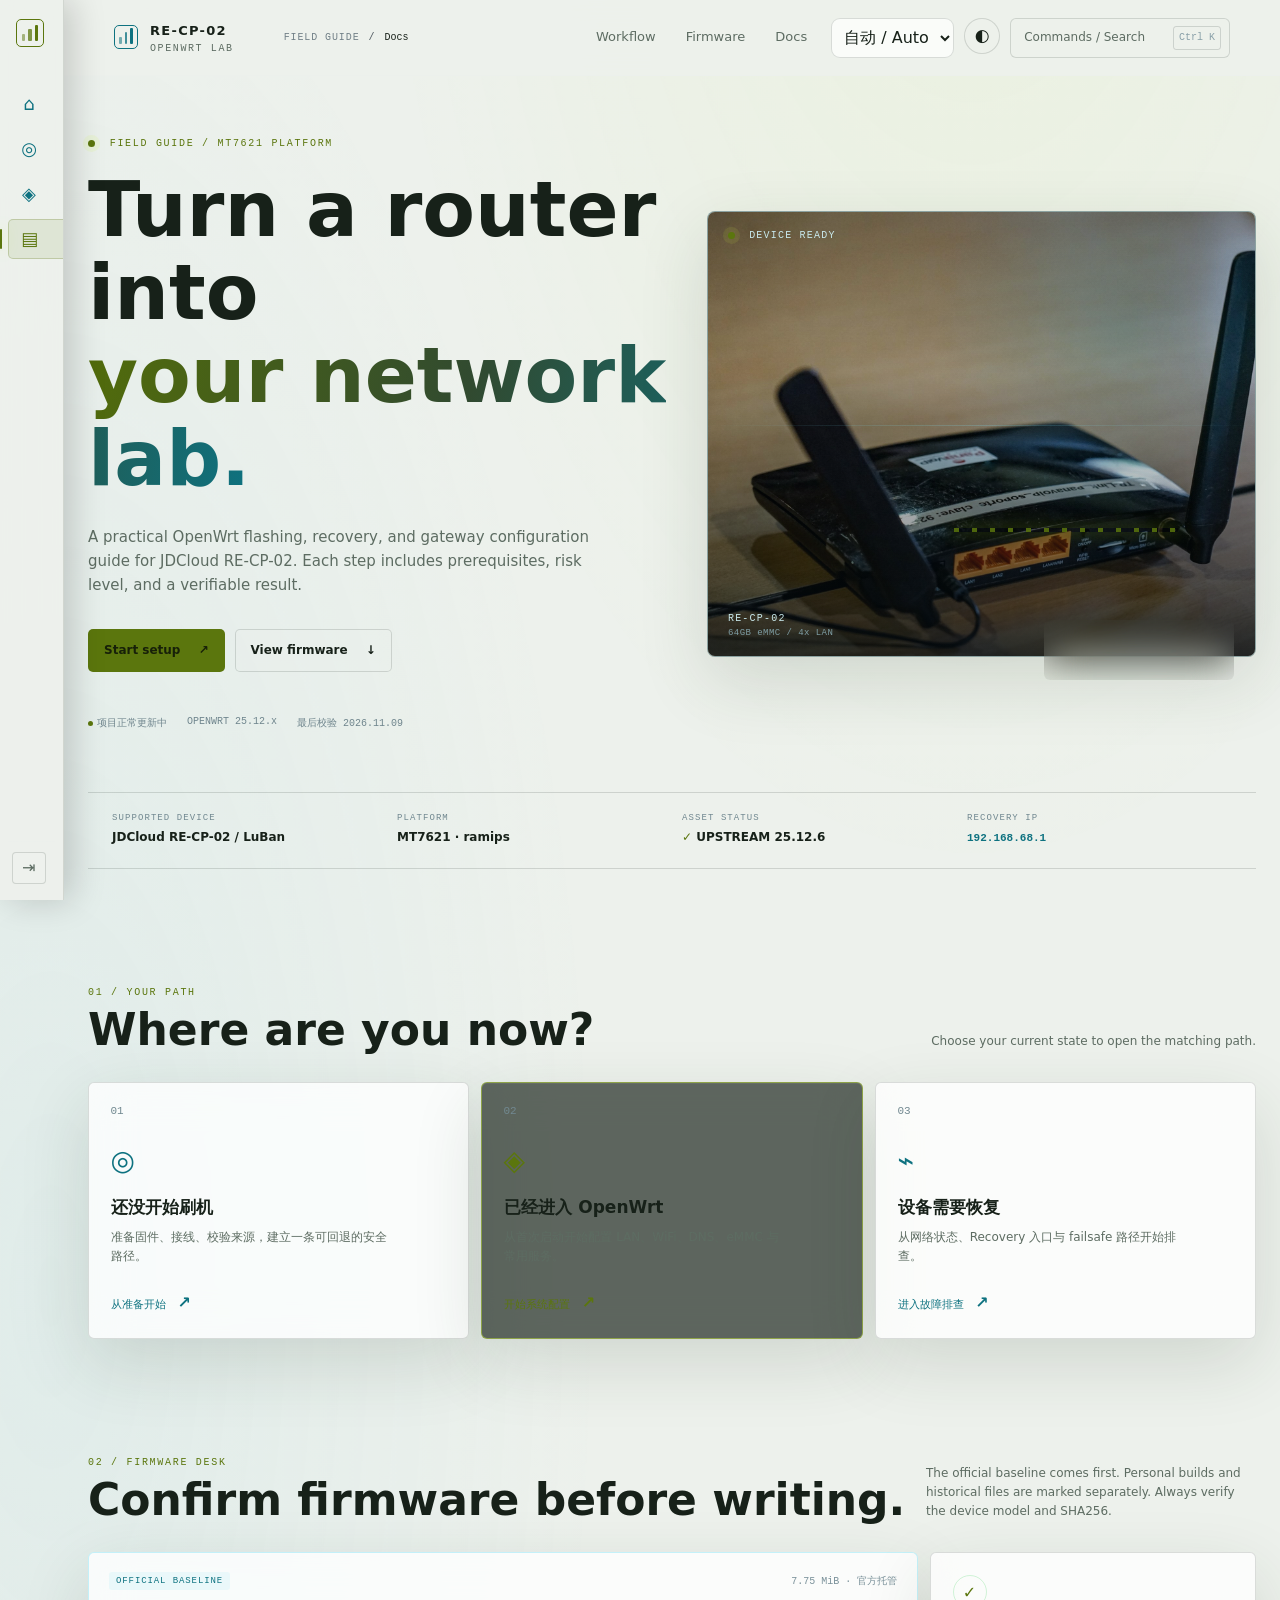
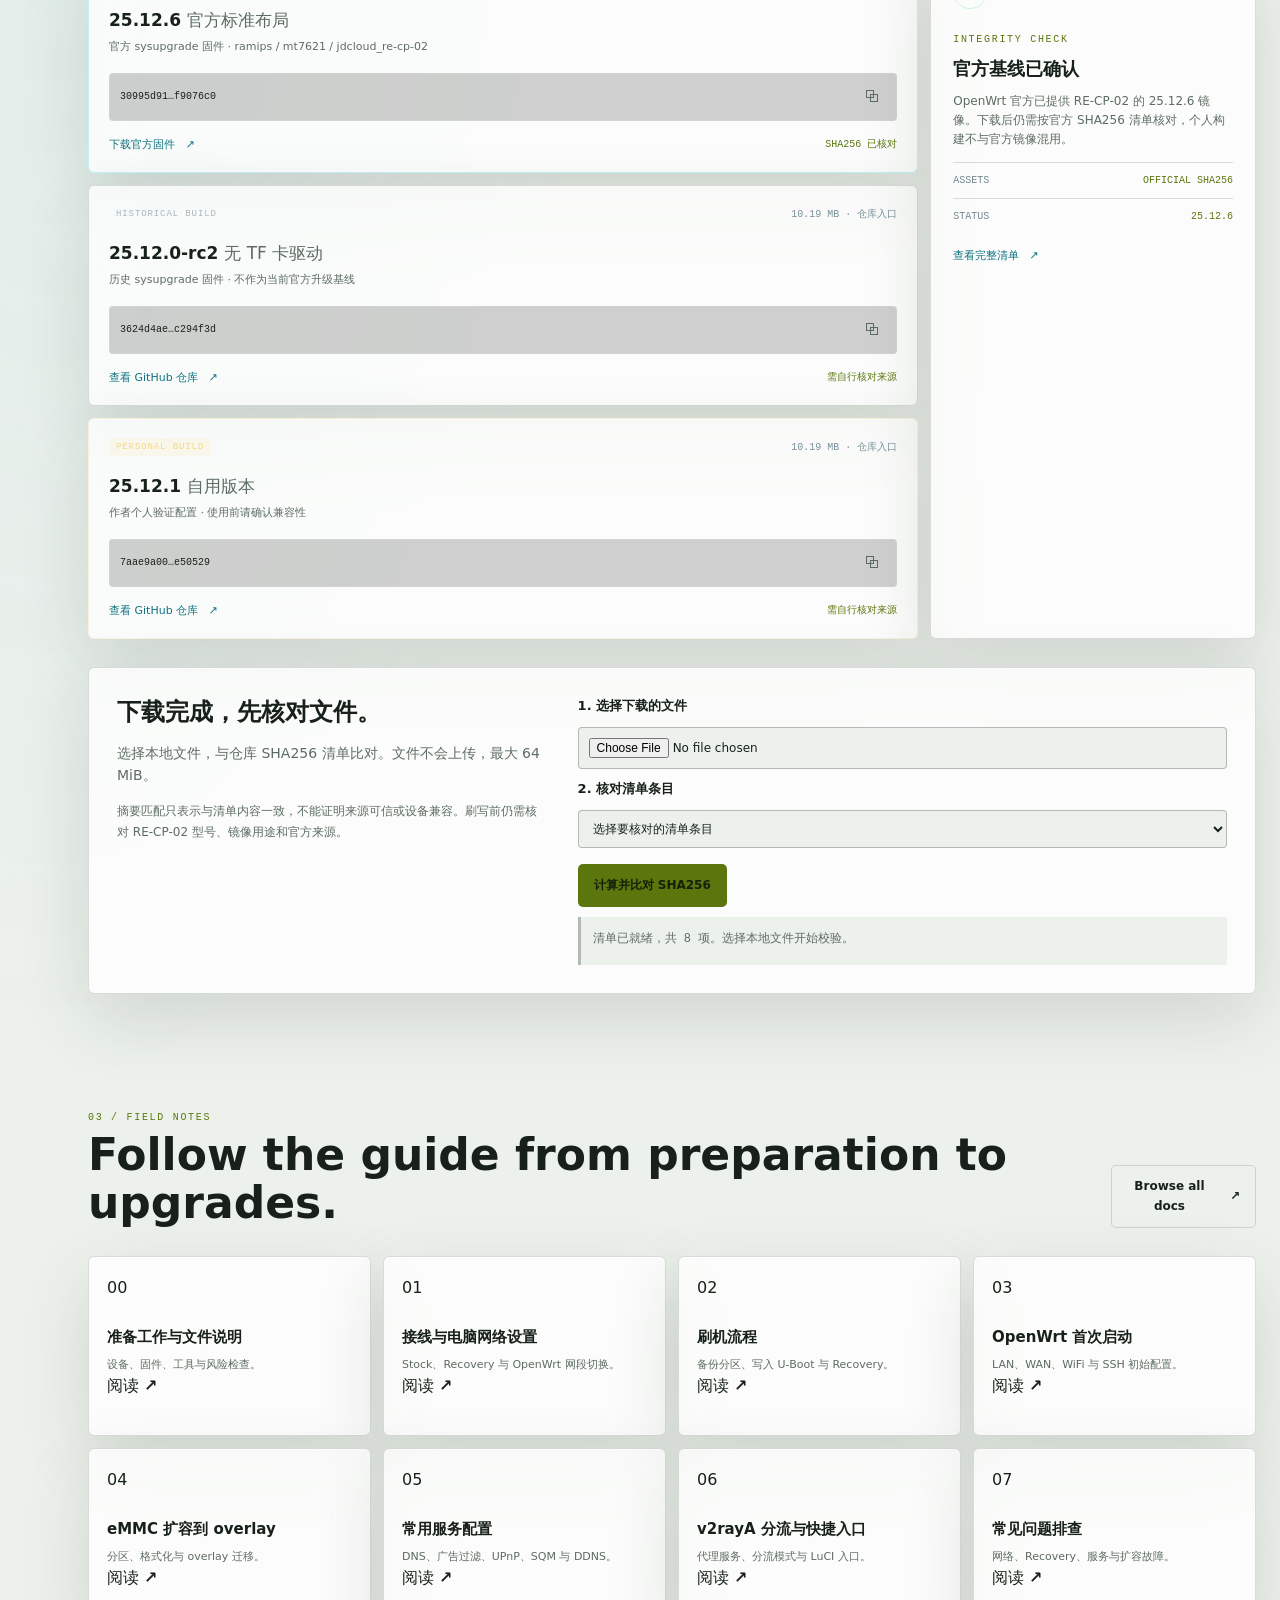
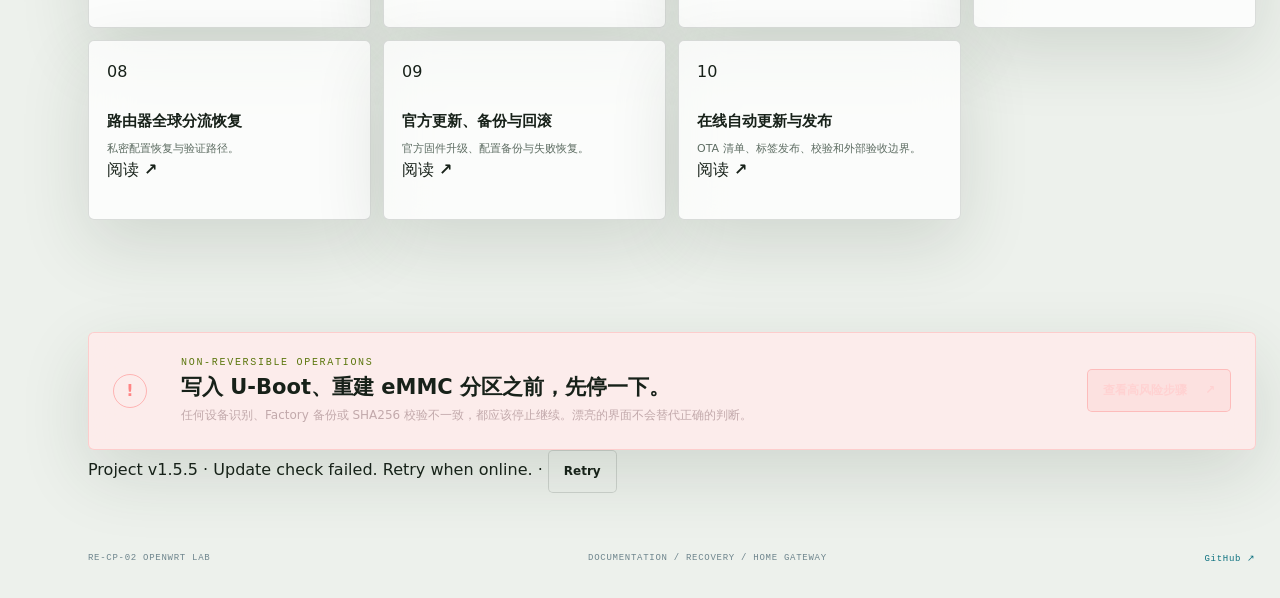
==== commit 23816278: "fix: add diagnostics for stale ota lock regression" ====
--- a/site/index.html
+++ b/site/index.html
@@ -66,7 +66,7 @@
     <section class="section shell" id="docs"><div class="section-heading"><div><div class="eyebrow">03 / FIELD NOTES</div><h2 data-i18n="docsTitle">从准备到持续升级，逐章展开。</h2></div><button class="button button-quiet small-button" id="all-docs" type="button" data-i18n="browseDocs">浏览全部文档 <span>↗</span></button></div><div class="doc-grid" id="doc-grid"></div></section>
     <section class="safety-banner shell glass-panel"><div class="safety-mark">!</div><div><div class="eyebrow">NON-REVERSIBLE OPERATIONS</div><h2>写入 U-Boot、重建 eMMC 分区之前，先停一下。</h2><p>任何设备识别、Factory 备份或 SHA256 校验不一致，都应该停止继续。漂亮的界面不会替代正确的判断。</p></div><button class="button button-danger" data-doc="../docs/02-flashing.md" type="button">查看高风险步骤 <span>↗</span></button></section>
   </main>
-  <div class="shell" data-project-update data-project-version="1.5.4"><span data-project-update-status role="status" aria-live="polite">项目版本 v1.5.4</span> · <button class="button button-quiet" data-project-update-check type="button">检查更新</button> <a data-project-update-link target="_blank" rel="noopener noreferrer" hidden>查看新版本</a></div>
+  <div class="shell" data-project-update data-project-version="1.5.5"><span data-project-update-status role="status" aria-live="polite">项目版本 v1.5.5</span> · <button class="button button-quiet" data-project-update-check type="button">检查更新</button> <a data-project-update-link target="_blank" rel="noopener noreferrer" hidden>查看新版本</a></div>
   <footer class="footer shell"><span>RE-CP-02 OPENWRT LAB</span><span>DOCUMENTATION / RECOVERY / HOME GATEWAY</span><a href="https://github.com/yuchen0x1/OpenWrt-Flashing-Guide-RE-CP02" target="_blank" rel="noreferrer">GitHub ↗</a></footer>
   <nav class="mobile-nav" aria-label="移动端快速导航">
     <a href="#top" data-section-link="top" aria-current="page"><span>⌂</span><small data-i18n="overview">总览</small></a>
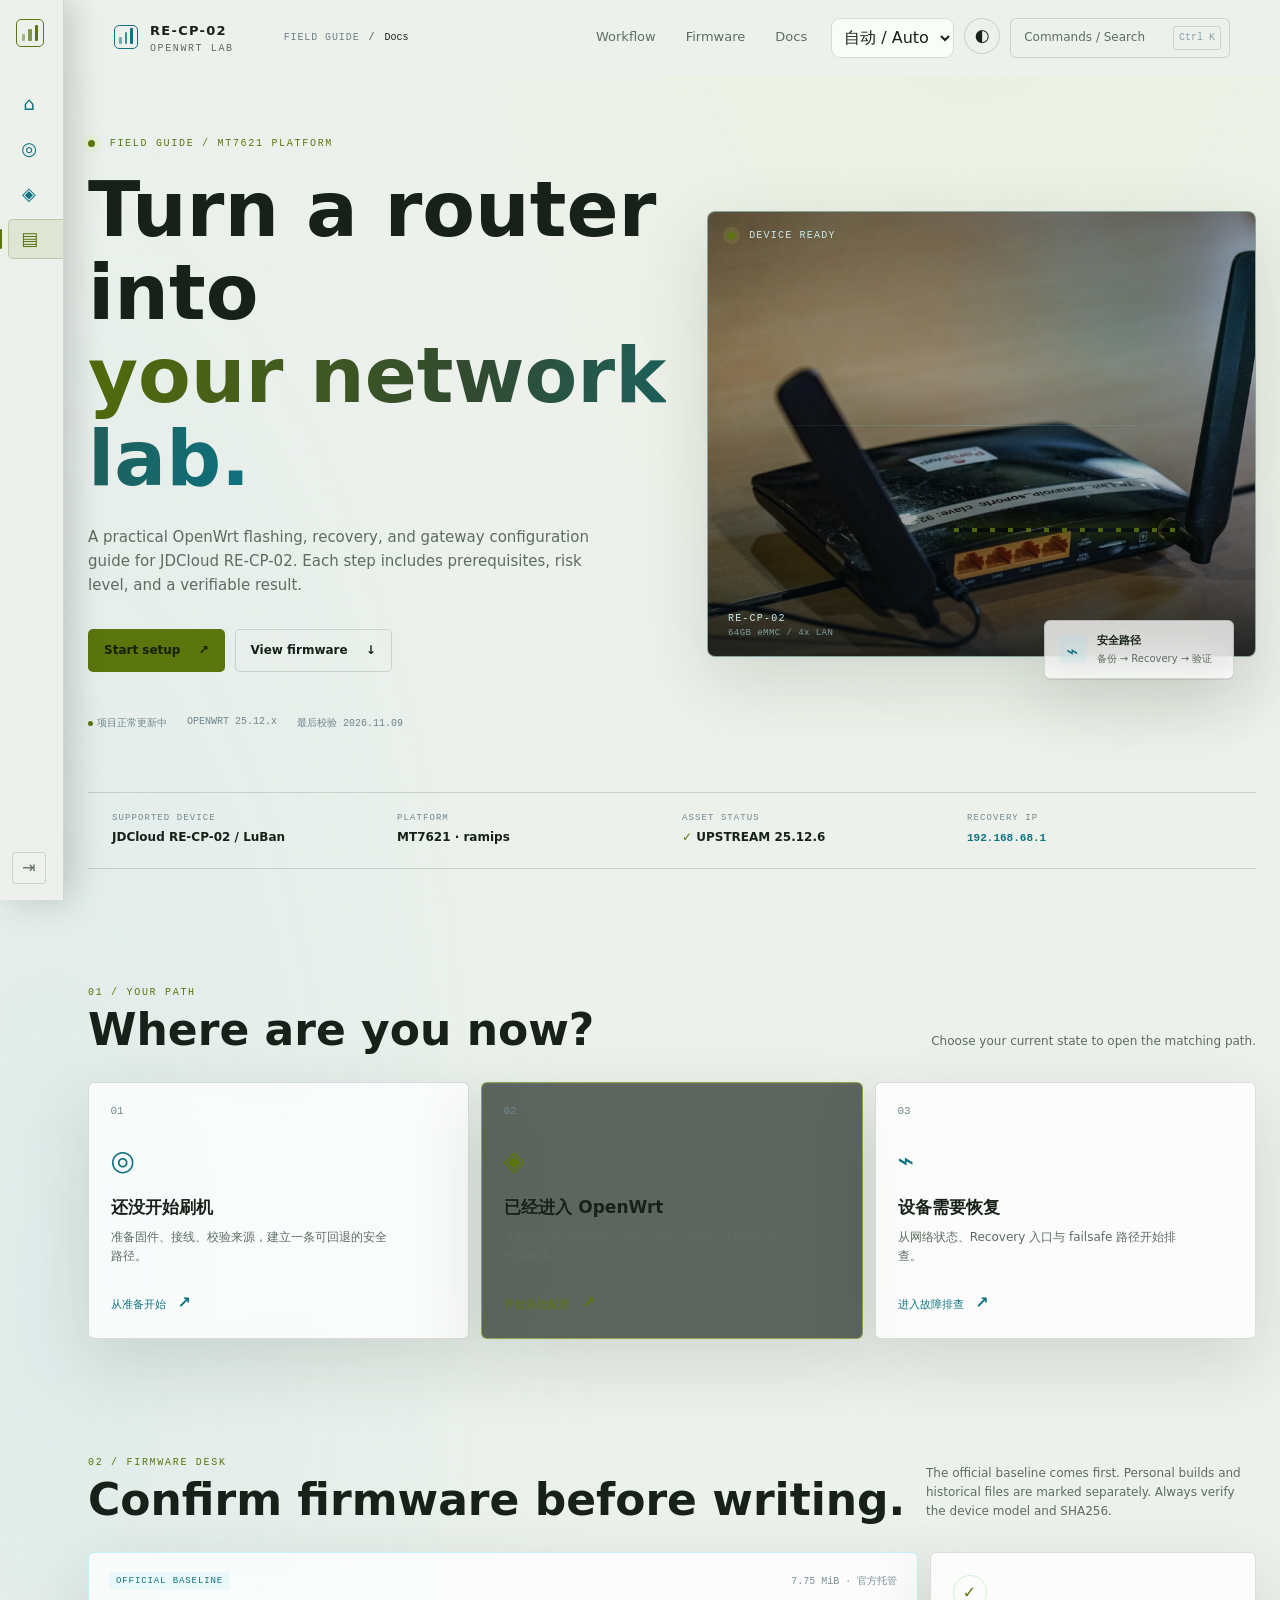
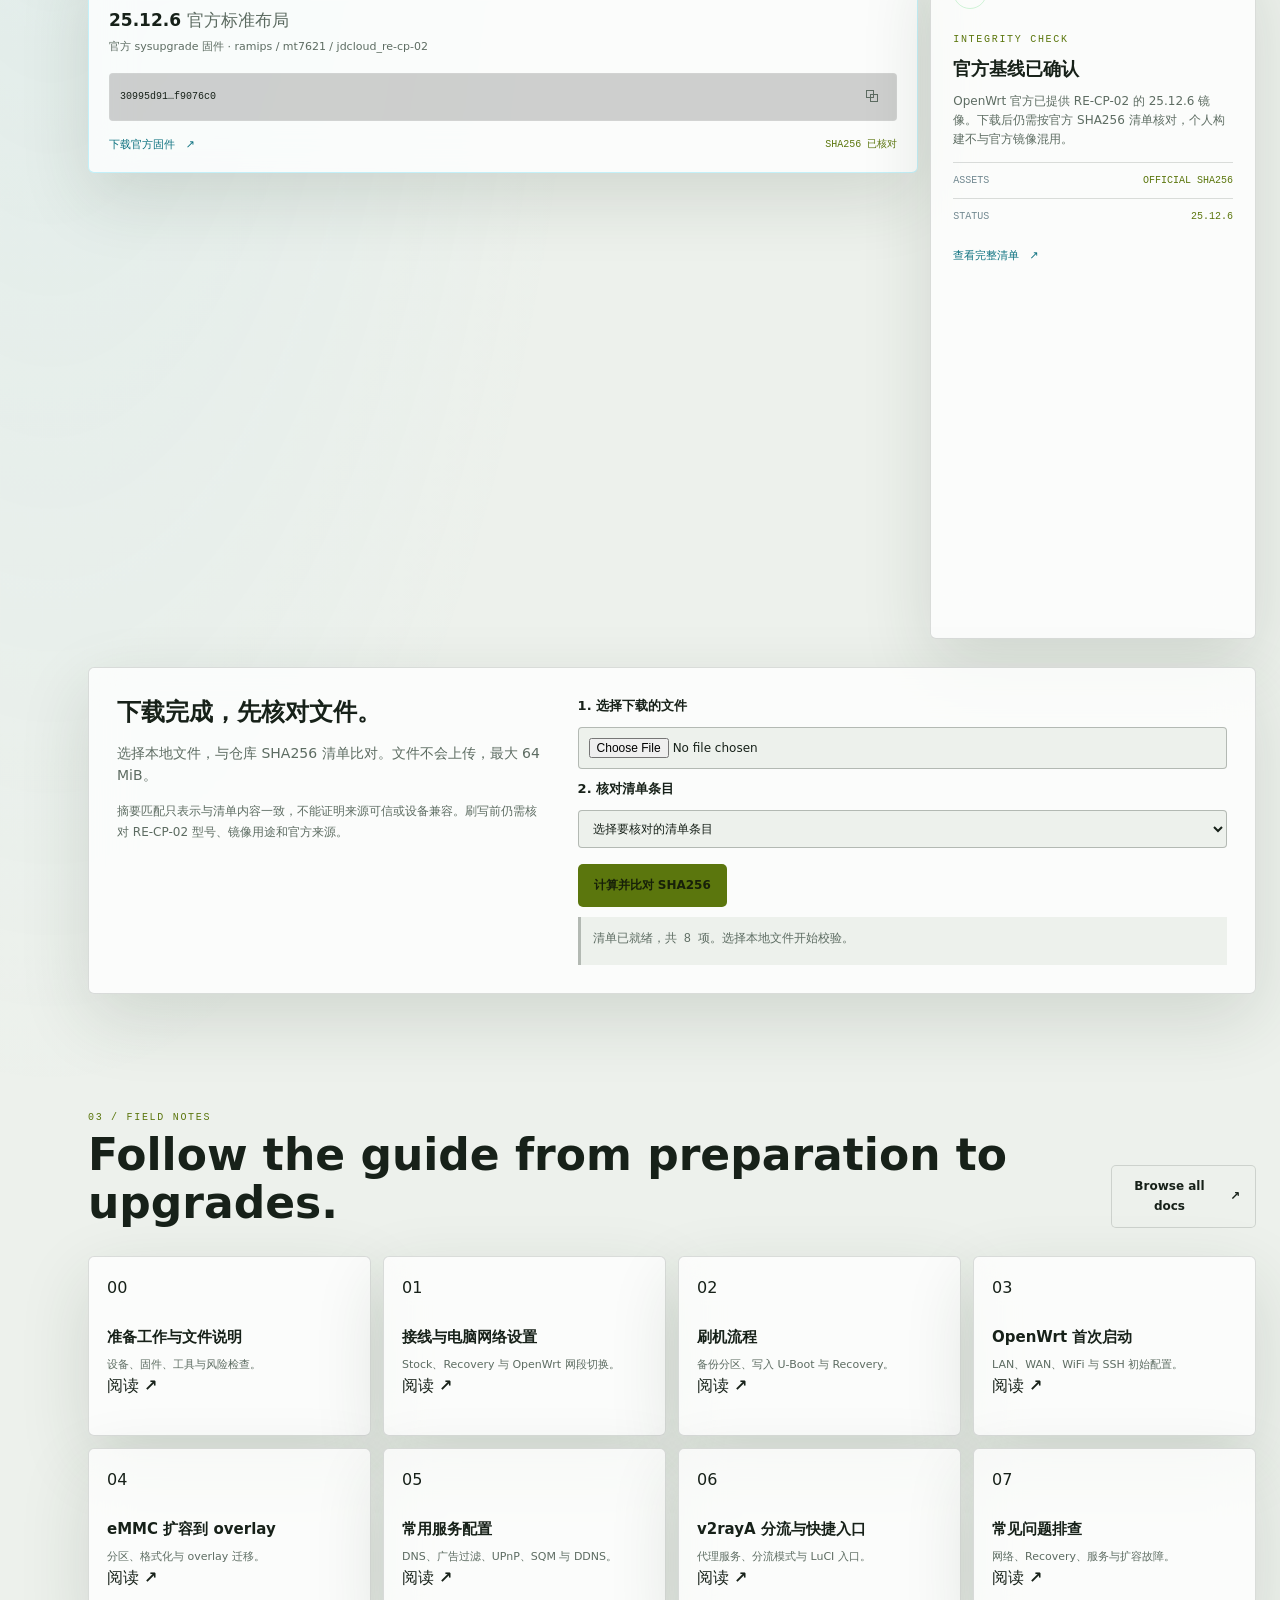
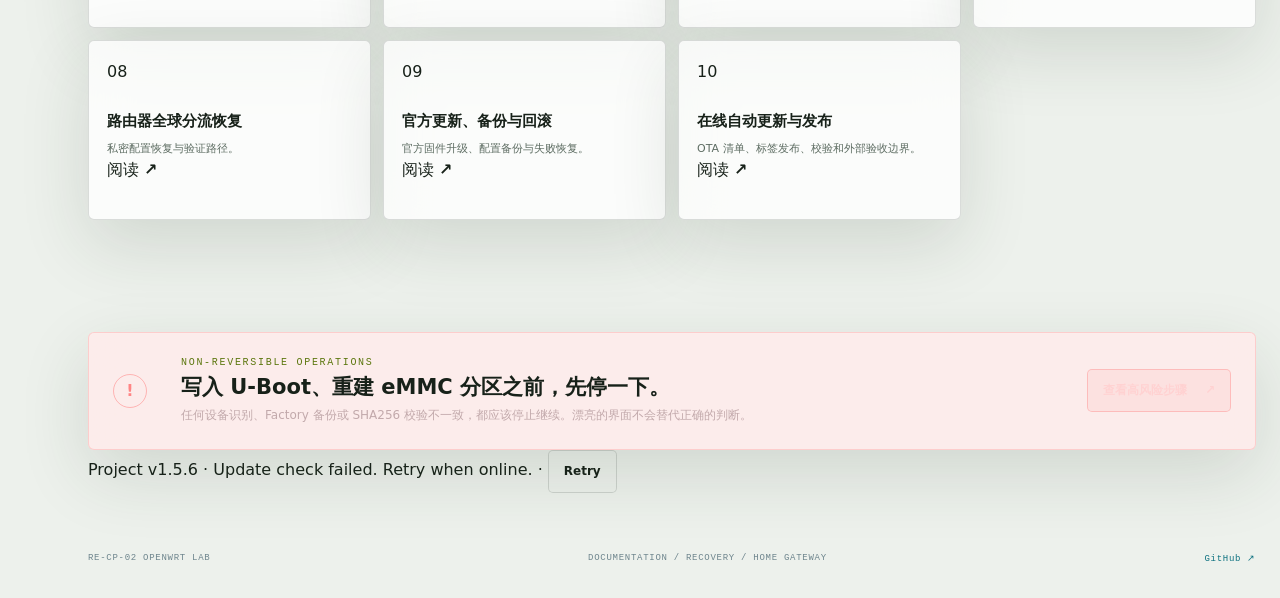
==== commit 6d47fbec: "fix: atomically recover stale ota lock" ====
--- a/site/index.html
+++ b/site/index.html
@@ -66,7 +66,7 @@
     <section class="section shell" id="docs"><div class="section-heading"><div><div class="eyebrow">03 / FIELD NOTES</div><h2 data-i18n="docsTitle">从准备到持续升级，逐章展开。</h2></div><button class="button button-quiet small-button" id="all-docs" type="button" data-i18n="browseDocs">浏览全部文档 <span>↗</span></button></div><div class="doc-grid" id="doc-grid"></div></section>
     <section class="safety-banner shell glass-panel"><div class="safety-mark">!</div><div><div class="eyebrow">NON-REVERSIBLE OPERATIONS</div><h2>写入 U-Boot、重建 eMMC 分区之前，先停一下。</h2><p>任何设备识别、Factory 备份或 SHA256 校验不一致，都应该停止继续。漂亮的界面不会替代正确的判断。</p></div><button class="button button-danger" data-doc="../docs/02-flashing.md" type="button">查看高风险步骤 <span>↗</span></button></section>
   </main>
-  <div class="shell" data-project-update data-project-version="1.5.5"><span data-project-update-status role="status" aria-live="polite">项目版本 v1.5.5</span> · <button class="button button-quiet" data-project-update-check type="button">检查更新</button> <a data-project-update-link target="_blank" rel="noopener noreferrer" hidden>查看新版本</a></div>
+  <div class="shell" data-project-update data-project-version="1.5.6"><span data-project-update-status role="status" aria-live="polite">项目版本 v1.5.6</span> · <button class="button button-quiet" data-project-update-check type="button">检查更新</button> <a data-project-update-link target="_blank" rel="noopener noreferrer" hidden>查看新版本</a></div>
   <footer class="footer shell"><span>RE-CP-02 OPENWRT LAB</span><span>DOCUMENTATION / RECOVERY / HOME GATEWAY</span><a href="https://github.com/yuchen0x1/OpenWrt-Flashing-Guide-RE-CP02" target="_blank" rel="noreferrer">GitHub ↗</a></footer>
   <nav class="mobile-nav" aria-label="移动端快速导航">
     <a href="#top" data-section-link="top" aria-current="page"><span>⌂</span><small data-i18n="overview">总览</small></a>
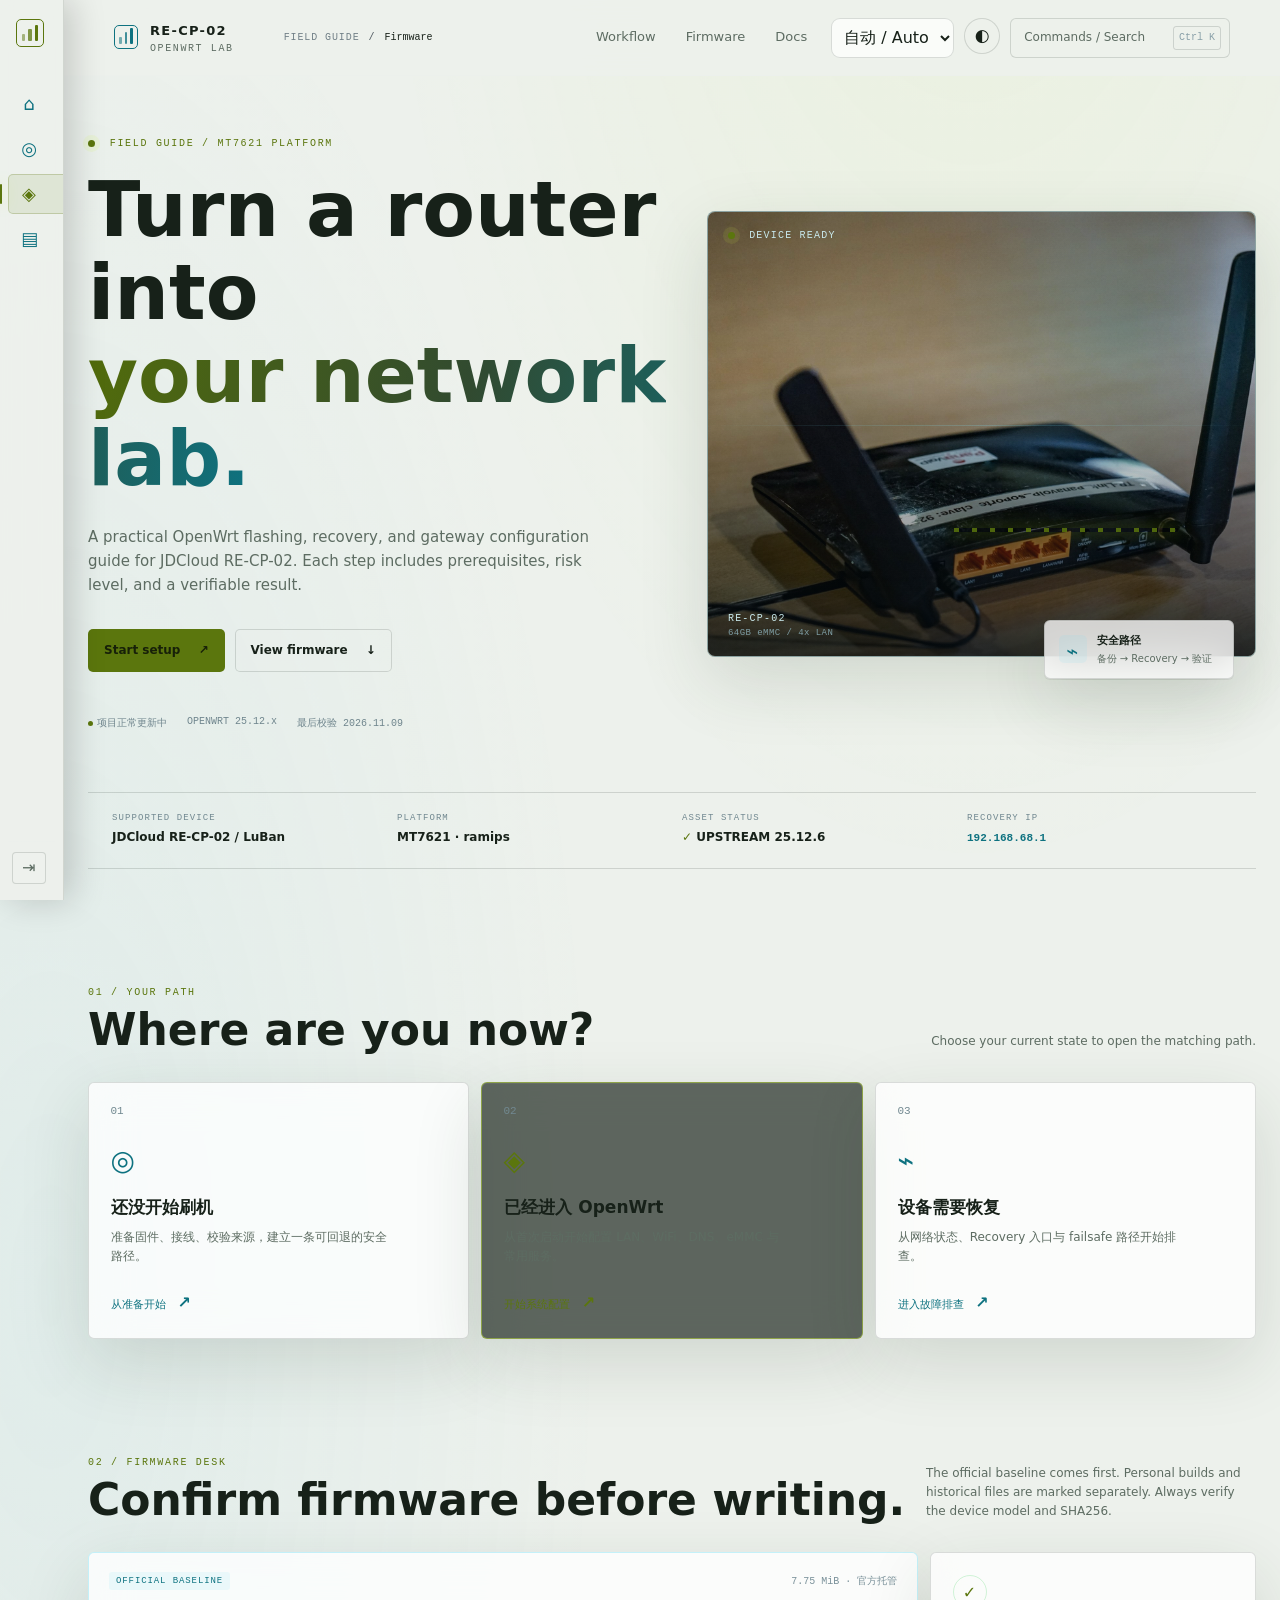
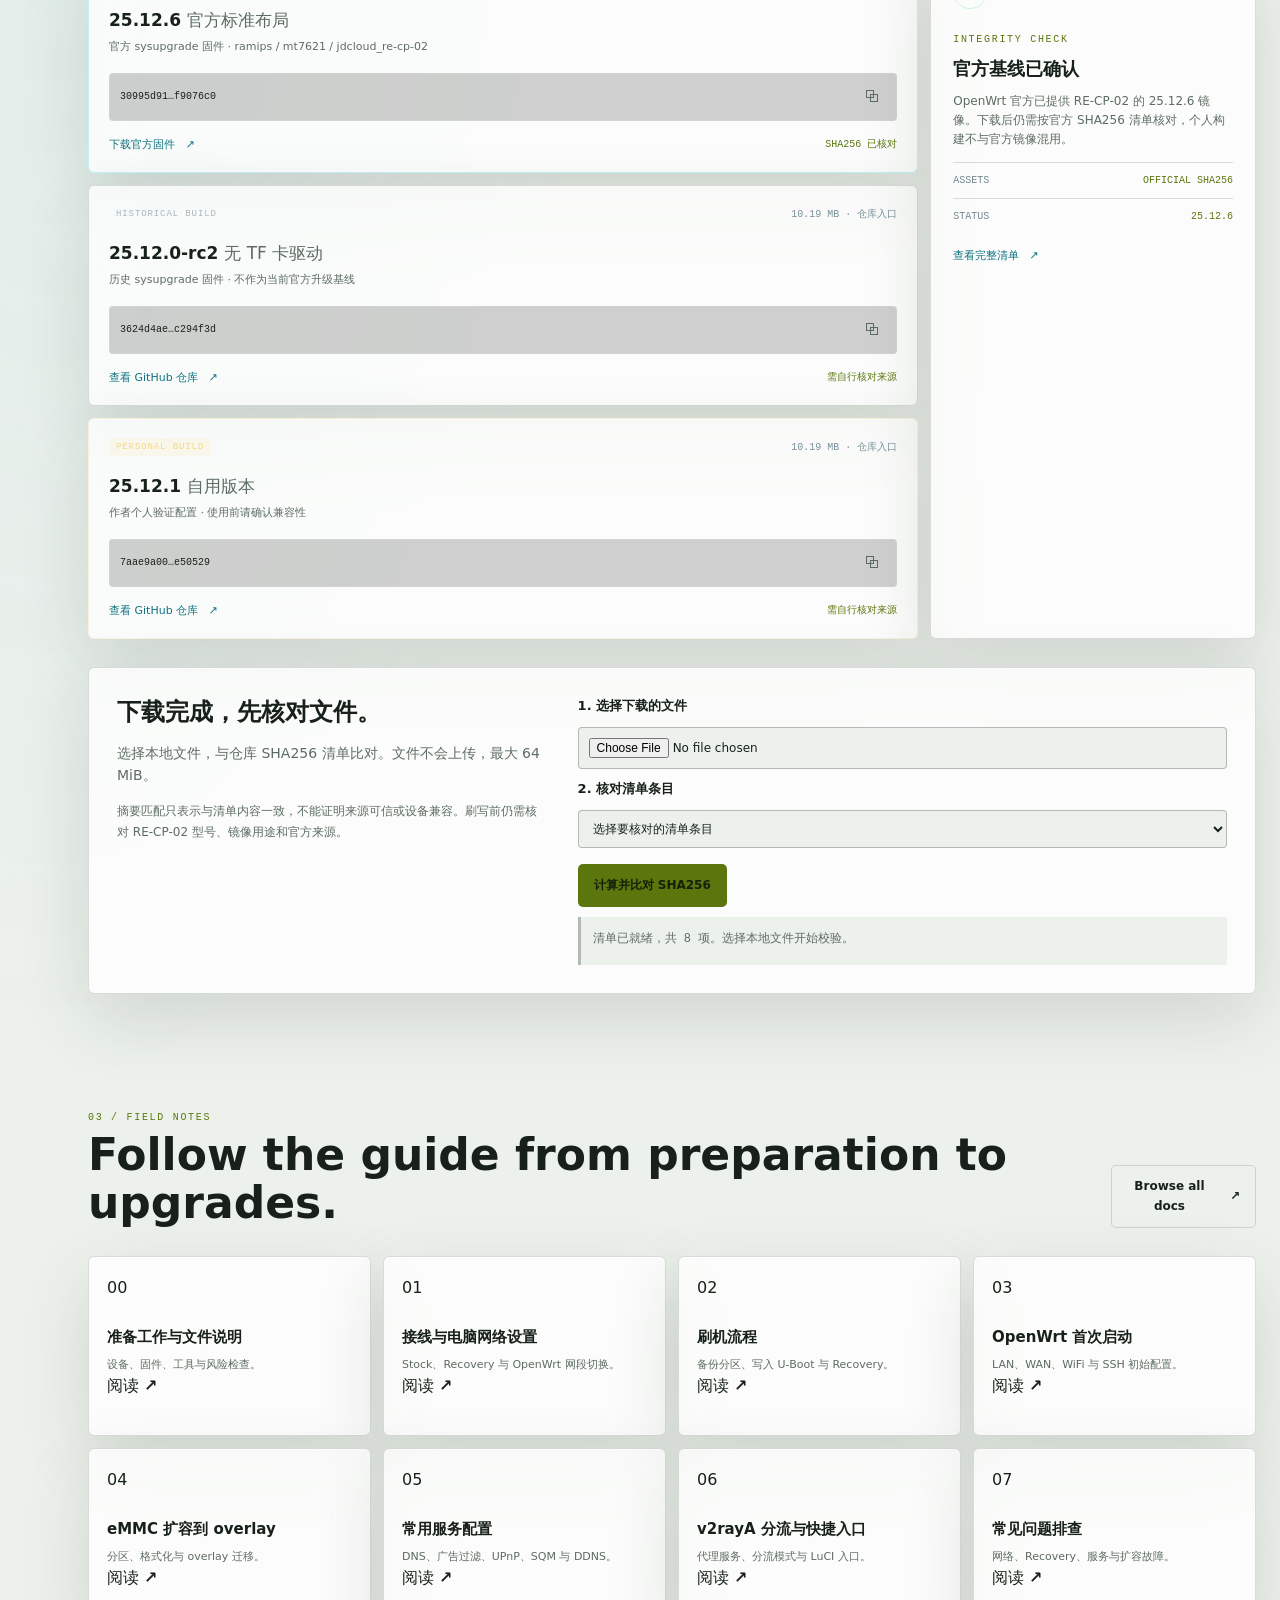
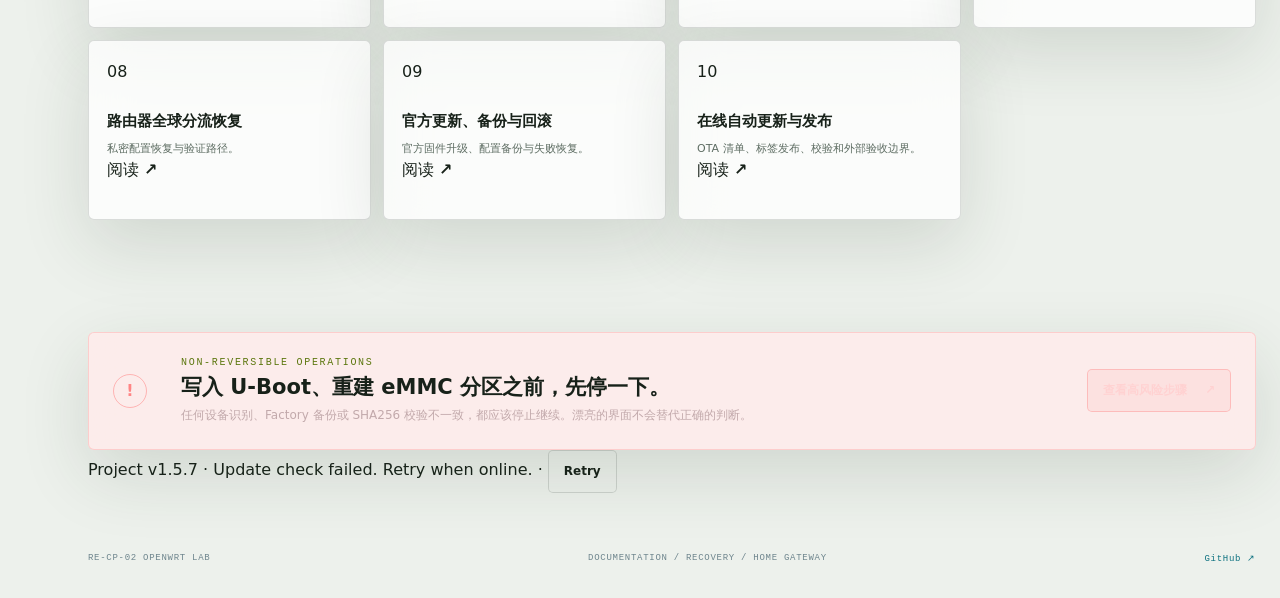
==== commit 8896a0c9: "fix: keep firmware cards visible after reveal fallback" ====
--- a/site/index.html
+++ b/site/index.html
@@ -66,7 +66,7 @@
     <section class="section shell" id="docs"><div class="section-heading"><div><div class="eyebrow">03 / FIELD NOTES</div><h2 data-i18n="docsTitle">从准备到持续升级，逐章展开。</h2></div><button class="button button-quiet small-button" id="all-docs" type="button" data-i18n="browseDocs">浏览全部文档 <span>↗</span></button></div><div class="doc-grid" id="doc-grid"></div></section>
     <section class="safety-banner shell glass-panel"><div class="safety-mark">!</div><div><div class="eyebrow">NON-REVERSIBLE OPERATIONS</div><h2>写入 U-Boot、重建 eMMC 分区之前，先停一下。</h2><p>任何设备识别、Factory 备份或 SHA256 校验不一致，都应该停止继续。漂亮的界面不会替代正确的判断。</p></div><button class="button button-danger" data-doc="../docs/02-flashing.md" type="button">查看高风险步骤 <span>↗</span></button></section>
   </main>
-  <div class="shell" data-project-update data-project-version="1.5.6"><span data-project-update-status role="status" aria-live="polite">项目版本 v1.5.6</span> · <button class="button button-quiet" data-project-update-check type="button">检查更新</button> <a data-project-update-link target="_blank" rel="noopener noreferrer" hidden>查看新版本</a></div>
+  <div class="shell" data-project-update data-project-version="1.5.7"><span data-project-update-status role="status" aria-live="polite">项目版本 v1.5.7</span> · <button class="button button-quiet" data-project-update-check type="button">检查更新</button> <a data-project-update-link target="_blank" rel="noopener noreferrer" hidden>查看新版本</a></div>
   <footer class="footer shell"><span>RE-CP-02 OPENWRT LAB</span><span>DOCUMENTATION / RECOVERY / HOME GATEWAY</span><a href="https://github.com/yuchen0x1/OpenWrt-Flashing-Guide-RE-CP02" target="_blank" rel="noreferrer">GitHub ↗</a></footer>
   <nav class="mobile-nav" aria-label="移动端快速导航">
     <a href="#top" data-section-link="top" aria-current="page"><span>⌂</span><small data-i18n="overview">总览</small></a>
